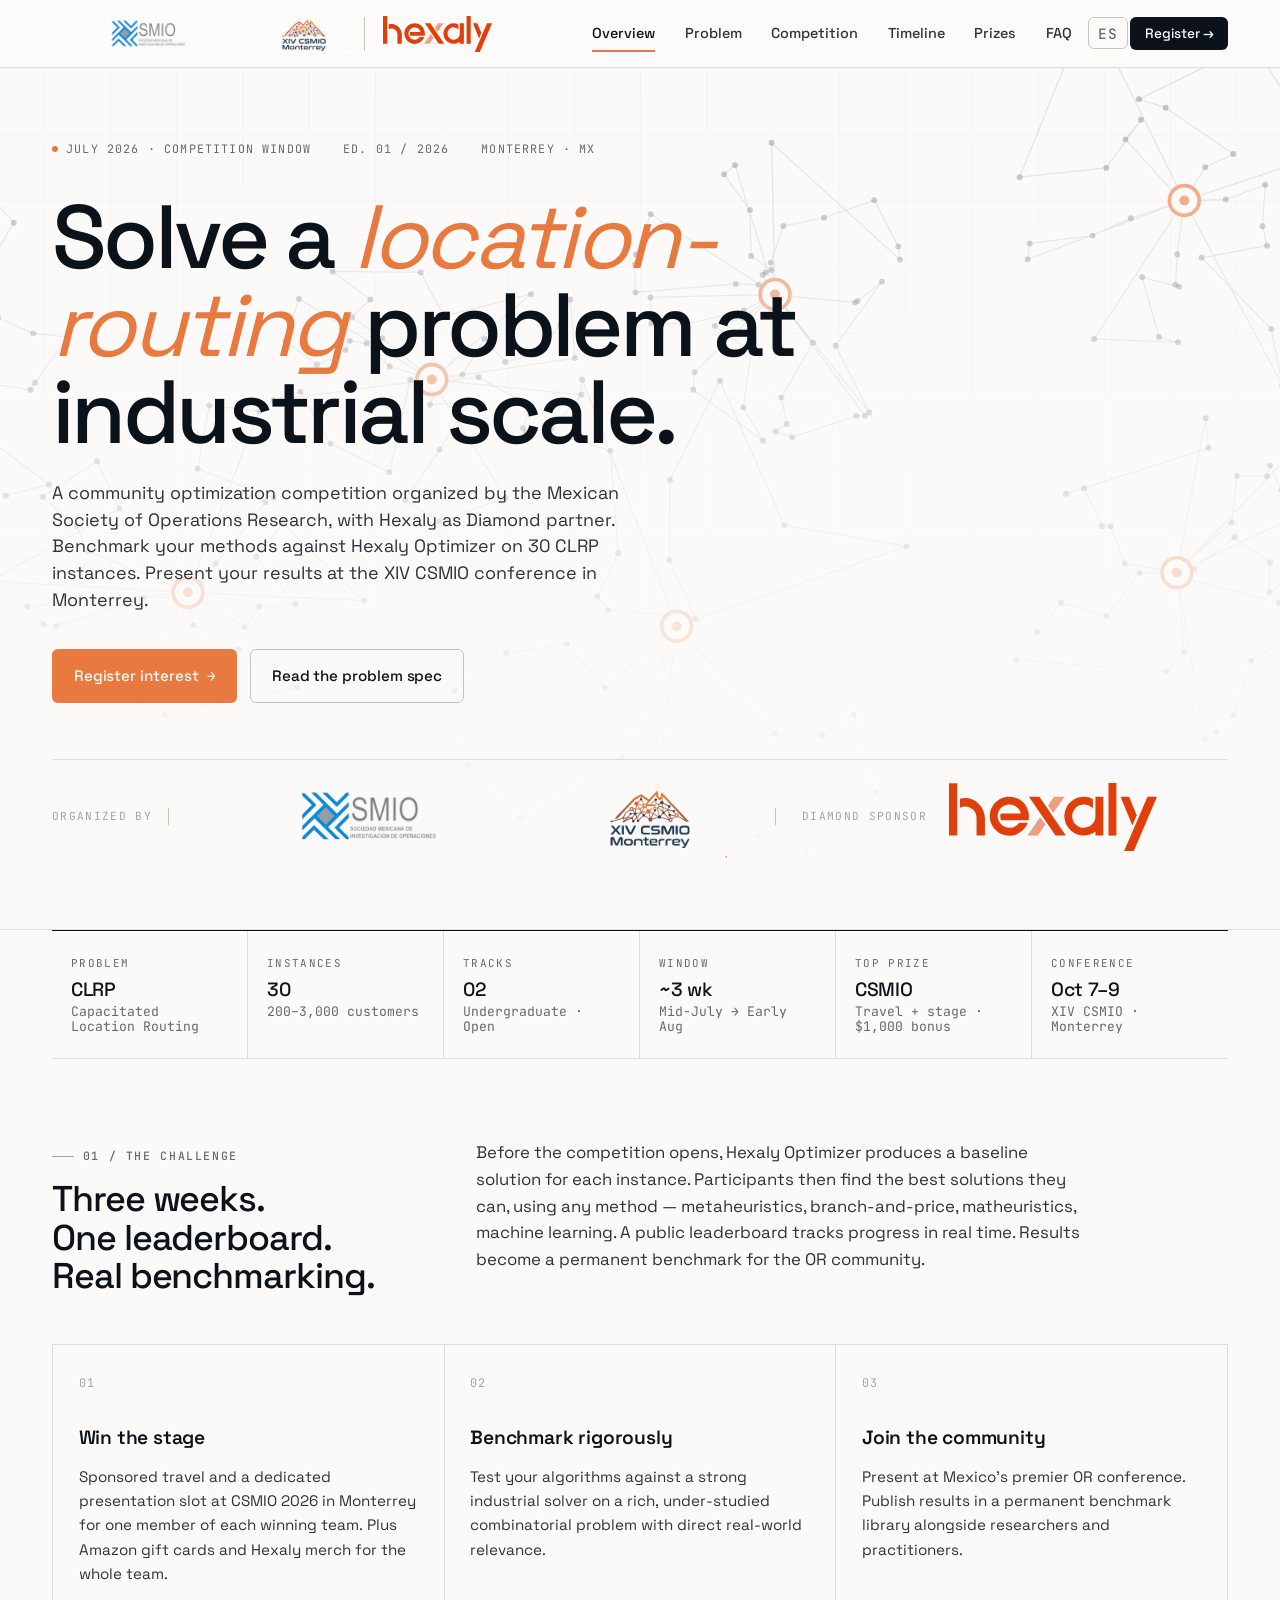
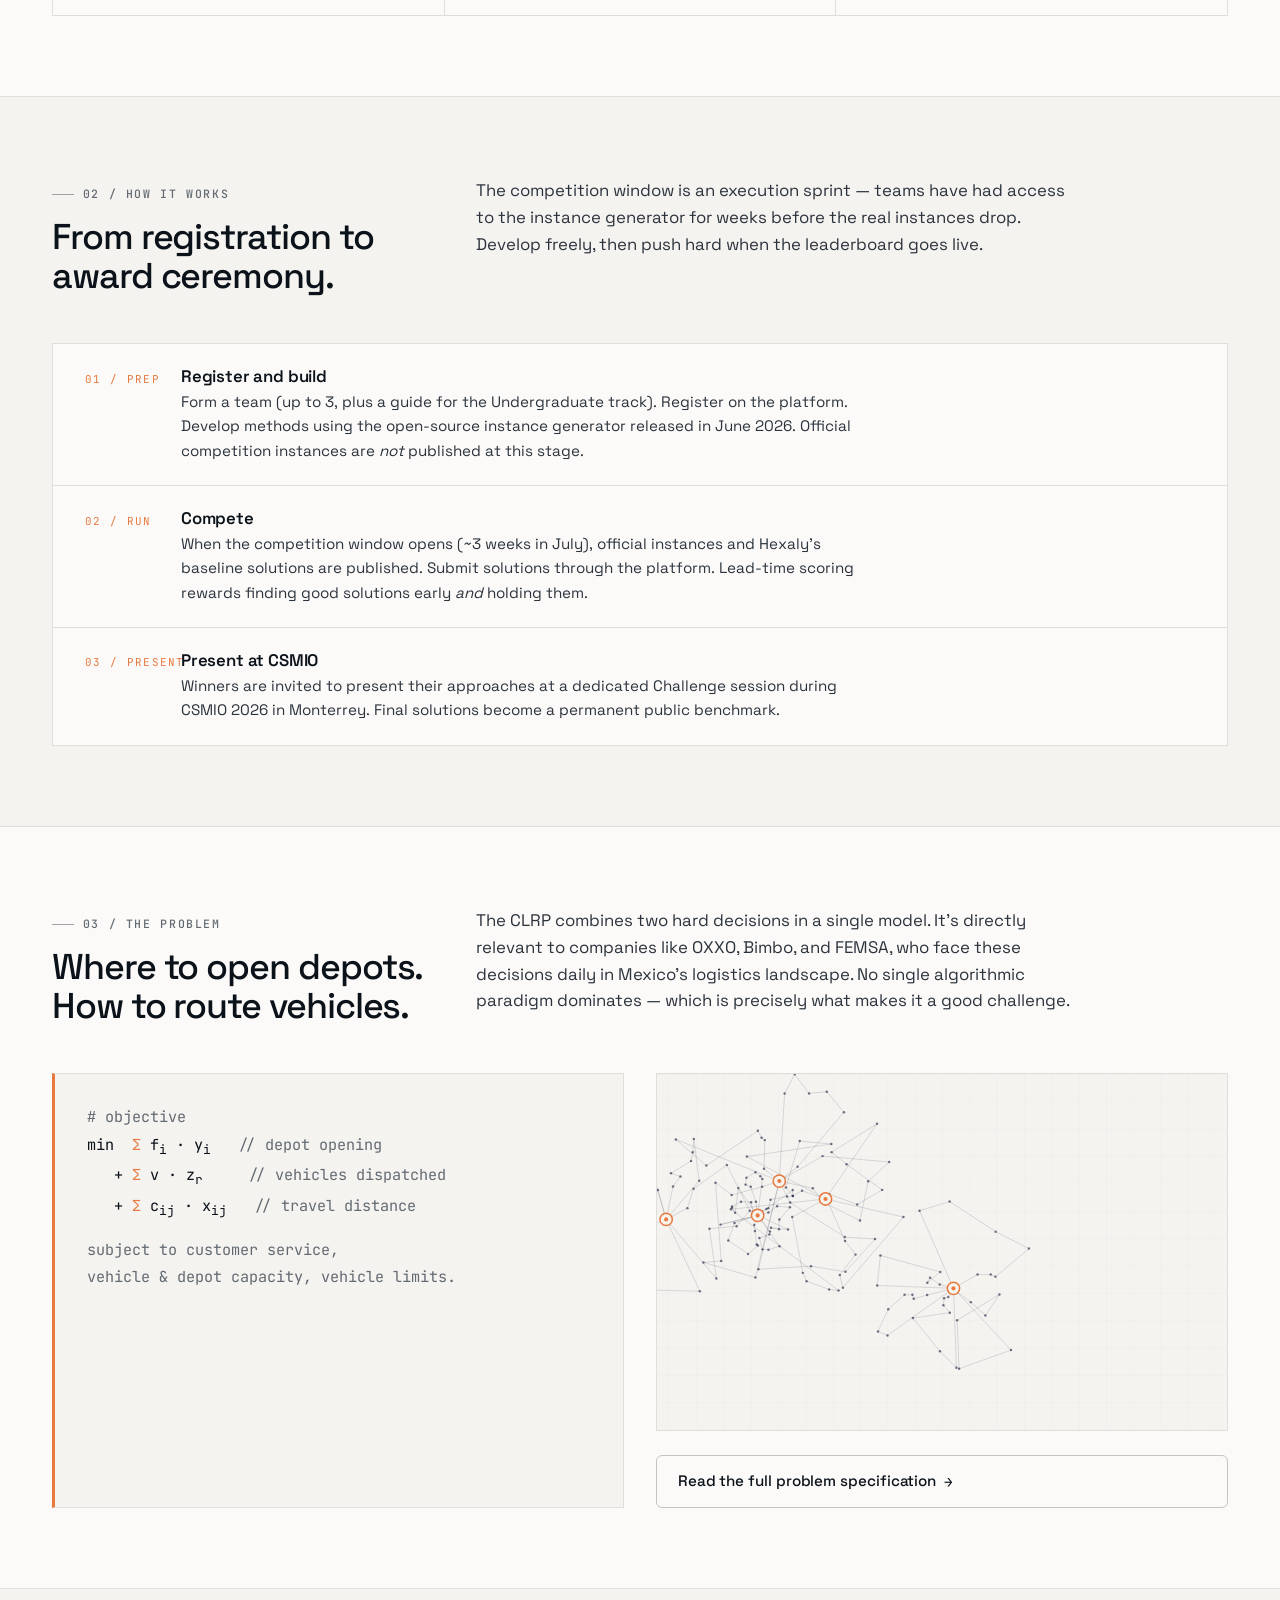
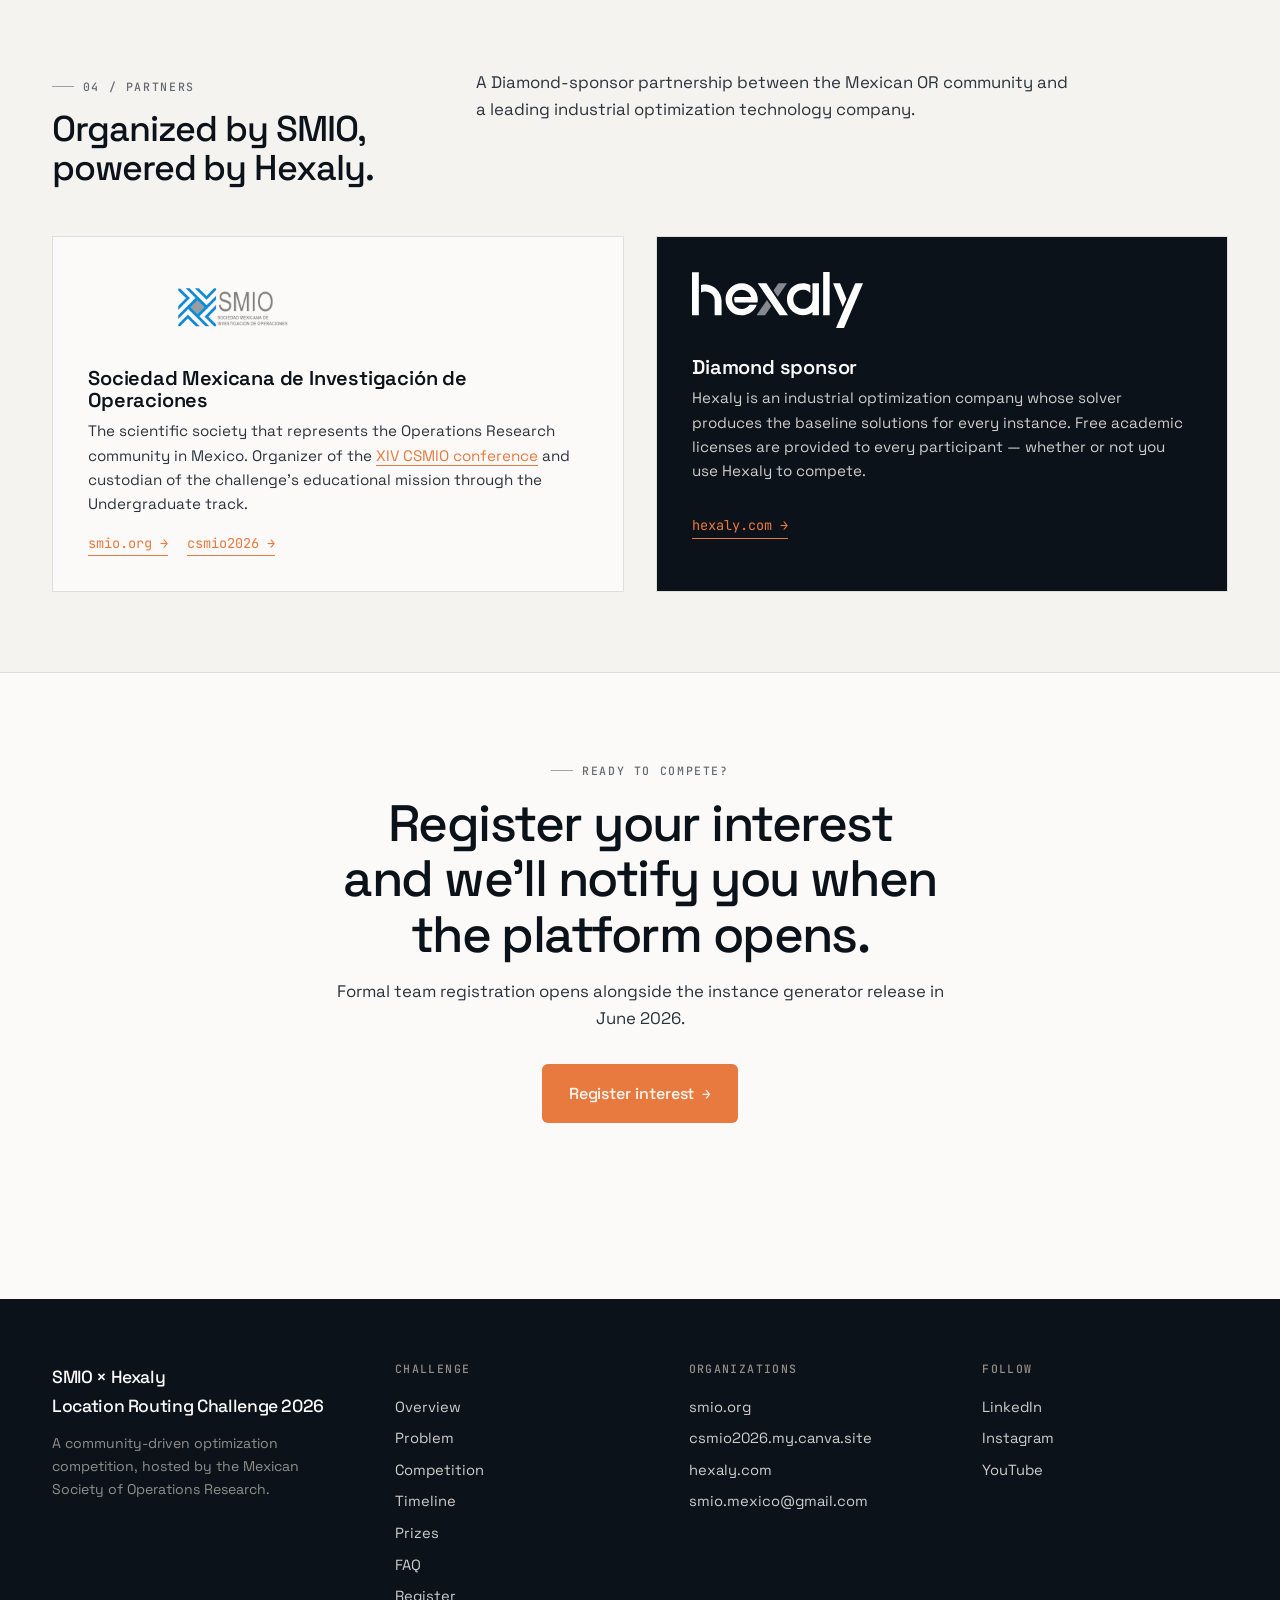
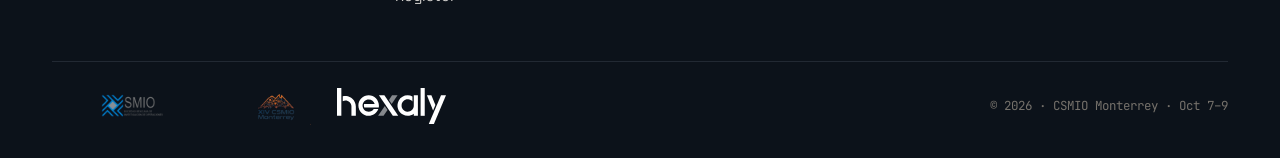
==== en/index.html @ c763935a "add faq and clean prizes" ====
<!DOCTYPE html>
<html lang="en">
<head>
  <meta charset="UTF-8">
  <meta name="viewport" content="width=device-width, initial-scale=1.0">
  <title>SMIO × Hexaly Location Routing Challenge · Monterrey 2026</title>
  <meta name="description" content="A community optimization competition organized by SMIO with Hexaly as Diamond partner. Benchmark your methods on 30 CLRP instances and present your results at XIV CSMIO 2026 in Monterrey.">
  <meta property="og:type" content="website">
  <meta property="og:title" content="SMIO × Hexaly · Location Routing Challenge 2026">
  <meta property="og:description" content="A community optimization competition in partnership with Hexaly. Benchmark your methods on 30 CLRP instances — leaderboard goes live July 2026, winners present at XIV CSMIO in Monterrey.">
  <meta property="og:image" content="https://challenge.smio.org/assets/og-card.png">
  <meta property="og:url" content="https://challenge.smio.org/">
  <meta name="twitter:card" content="summary_large_image">
  <link rel="icon" type="image/svg+xml" href="../favicon.svg">
  <link rel="preconnect" href="https://fonts.googleapis.com">
  <link rel="preconnect" href="https://fonts.gstatic.com" crossorigin>
  <link href="https://fonts.googleapis.com/css2?family=Space+Grotesk:wght@400;500;600;700&family=JetBrains+Mono:wght@400;500&display=swap" rel="stylesheet">
  <link rel="stylesheet" href="../styles.css">
</head>
<body>

  <!-- NAV -->
  <nav class="nav">
    <div class="nav-inner">
      <a href="index.html" class="nav-brand"><img src="../assets/smio_logo.png" alt="SMIO"><img src="../assets/csmio_logo.png" alt="CSMIO"><span class="nav-brand-div"></span><img src="../assets/hexaly-logo-orange.svg" alt="Hexaly" class="nav-brand-hex"></a>
      <button class="nav-toggle" onclick="document.querySelector('.nav-links').classList.toggle('open')">≡</button>
      <ul class="nav-links">
        <li><a href="index.html" class="active">Overview</a></li>
        <li><a href="problem.html">Problem</a></li>
        <li><a href="competition.html">Competition</a></li>
        <li><a href="timeline.html">Timeline</a></li>
        <li><a href="prizes.html">Prizes</a></li>
        <li><a href="faq.html">FAQ</a></li>
        <li><a href="../es/index.html" class="nav-lang">ES</a></li>
        <li><a href="register.html" class="nav-cta">Register →</a></li>
      </ul>
    </div>
  </nav>

  <!-- HERO -->
  <section class="hero">
    <div class="hero-bg" data-nodemap data-seed="4" data-nodes="260" data-depots="7"
         data-edge="rgba(26,30,60,0.15)" data-node="rgba(26,30,60,0.35)" data-depot="#E8793F" data-paper="#FDFBF7"></div>
    <div class="wrap">
      <div class="hero-meta">
        <span><span class="dot"></span> July 2026 · Competition window</span>
        <span>Ed. 01 / 2026</span>
        <span>Monterrey · MX</span>
      </div>

      <h1 class="hero-title">
        Solve a <span class="accent">location-routing</span> problem at industrial scale.
      </h1>
      <p class="hero-sub">
        A community optimization competition organized by the Mexican Society of Operations Research, with Hexaly as Diamond partner. Benchmark your methods against Hexaly Optimizer on 30 CLRP instances. Present your results at the XIV CSMIO conference in Monterrey.
      </p>
      <div class="hero-cta">
        <a href="register.html" class="btn btn-orange">Register interest <span class="btn-arrow">→</span></a>
        <a href="problem.html" class="btn btn-ghost">Read the problem spec</a>
      </div>

      <div class="lockup">
        <span class="lockup-label">Organized by</span>
        <img src="../assets/smio_logo.png" alt="SMIO — Sociedad Mexicana de Investigación de Operaciones">
        <a href="https://csmio2026.my.canva.site/" target="_blank" rel="noopener"><img src="../assets/csmio_logo.png" alt="XIV CSMIO Monterrey 2026"></a>
        <span class="lockup-label" style="margin-left: 1.6rem; padding-left: 1.6rem; padding-right: 0; border-right: 0; border-left: 1px solid var(--rule-2);">Diamond sponsor</span>
        <img src="../assets/hexaly-logo-orange.svg" alt="Hexaly" class="hexaly-mark">
      </div>
    </div>
  </section>

  <!-- STATBAR -->
  <div class="wrap">
    <div class="statbar">
      <div class="statbar-cell">
        <div class="statbar-k">Problem</div>
        <div class="statbar-v">CLRP<span class="mono-sub">Capacitated Location Routing</span></div>
      </div>
      <div class="statbar-cell">
        <div class="statbar-k">Instances</div>
        <div class="statbar-v">30<span class="mono-sub">200–3,000 customers</span></div>
      </div>
      <div class="statbar-cell">
        <div class="statbar-k">Tracks</div>
        <div class="statbar-v">02<span class="mono-sub">Undergraduate · Open</span></div>
      </div>
      <div class="statbar-cell">
        <div class="statbar-k">Window</div>
        <div class="statbar-v">~3 wk<span class="mono-sub">Mid-July → Early Aug</span></div>
      </div>
      <div class="statbar-cell">
        <div class="statbar-k">Top prize</div>
        <div class="statbar-v">CSMIO<span class="mono-sub">Travel + stage · $1,000 bonus</span></div>
      </div>
      <div class="statbar-cell">
        <div class="statbar-k">Conference</div>
        <div class="statbar-v">Oct 7–9<span class="mono-sub">XIV CSMIO · Monterrey</span></div>
      </div>
    </div>
  </div>

  <!-- WHY -->
  <section class="section">
    <div class="wrap">
      <div class="section-head">
        <div>
          <div class="eyebrow">01 / The Challenge</div>
          <h2>Three weeks.<br>One leaderboard.<br>Real benchmarking.</h2>
        </div>
        <p class="section-intro">
          Before the competition opens, Hexaly Optimizer produces a baseline solution for each instance. Participants then find the best solutions they can, using any method — metaheuristics, branch-and-price, matheuristics, machine learning. A public leaderboard tracks progress in real time. Results become a permanent benchmark for the OR community.
        </p>
      </div>

      <div class="card-grid">
        <div class="card">
          <div class="card-num">01</div>
          <h3>Win the stage</h3>
          <p>Sponsored travel and a dedicated presentation slot at CSMIO 2026 in Monterrey for one member of each winning team. Plus Amazon gift cards and Hexaly merch for the whole team.</p>
        </div>
        <div class="card">
          <div class="card-num">02</div>
          <h3>Benchmark rigorously</h3>
          <p>Test your algorithms against a strong industrial solver on a rich, under-studied combinatorial problem with direct real-world relevance.</p>
        </div>
        <div class="card">
          <div class="card-num">03</div>
          <h3>Join the community</h3>
          <p>Present at Mexico's premier OR conference. Publish results in a permanent benchmark library alongside researchers and practitioners.</p>
        </div>
      </div>
    </div>
  </section>

  <!-- HOW -->
  <section class="section section-alt">
    <div class="wrap">
      <div class="section-head">
        <div>
          <div class="eyebrow">02 / How it works</div>
          <h2>From registration to award ceremony.</h2>
        </div>
        <p class="section-intro">
          The competition window is an execution sprint — teams have had access to the instance generator for weeks before the real instances drop. Develop freely, then push hard when the leaderboard goes live.
        </p>
      </div>

      <div class="callout-row">
        <div class="callout">
          <span class="callout-n">01 / PREP</span>
          <div>
            <h3>Register and build</h3>
            <p>Form a team (up to 3, plus a guide for the Undergraduate track). Register on the platform. Develop methods using the open-source instance generator released in June 2026. Official competition instances are <em>not</em> published at this stage.</p>
          </div>
        </div>
        <div class="callout">
          <span class="callout-n">02 / RUN</span>
          <div>
            <h3>Compete</h3>
            <p>When the competition window opens (~3 weeks in July), official instances and Hexaly's baseline solutions are published. Submit solutions through the platform. Lead-time scoring rewards finding good solutions early <em>and</em> holding them.</p>
          </div>
        </div>
        <div class="callout">
          <span class="callout-n">03 / PRESENT</span>
          <div>
            <h3>Present at CSMIO</h3>
            <p>Winners are invited to present their approaches at a dedicated Challenge session during CSMIO 2026 in Monterrey. Final solutions become a permanent public benchmark.</p>
          </div>
        </div>
      </div>
    </div>
  </section>

  <!-- PROBLEM TEASE -->
  <section class="section">
    <div class="wrap">
      <div class="section-head">
        <div>
          <div class="eyebrow">03 / The Problem</div>
          <h2>Where to open depots.<br>How to route vehicles.</h2>
        </div>
        <p class="section-intro">
          The CLRP combines two hard decisions in a single model. It's directly relevant to companies like OXXO, Bimbo, and FEMSA, who face these decisions daily in Mexico's logistics landscape. No single algorithmic paradigm dominates — which is precisely what makes it a good challenge.
        </p>
      </div>

      <div class="grid-2" style="align-items: stretch;">
        <div class="formula">
          <div><span class="c"># objective</span></div>
          <div>min&nbsp;&nbsp;<span class="k">Σ</span> f<sub>i</sub> · y<sub>i</sub>
            &nbsp;&nbsp;<span class="c">// depot opening</span></div>
          <div>&nbsp;&nbsp;&nbsp;+ <span class="k">Σ</span> v · z<sub>r</sub>
            &nbsp;&nbsp;&nbsp;&nbsp;<span class="c">// vehicles dispatched</span></div>
          <div>&nbsp;&nbsp;&nbsp;+ <span class="k">Σ</span> c<sub>ij</sub> · x<sub>ij</sub>
            &nbsp;&nbsp;<span class="c">// travel distance</span></div>
          <div style="margin-top:0.8rem"><span class="c">subject to customer service,</span></div>
          <div><span class="c">vehicle &amp; depot capacity, vehicle limits.</span></div>
        </div>
        <div style="display: flex; flex-direction: column; gap: 1.5rem;">
          <div style="border: 1px solid var(--rule); aspect-ratio: 16/10; background: var(--paper-2); position: relative; overflow: hidden;">
            <div data-nodemap data-seed="12" data-nodes="160" data-depots="5" style="position: absolute; inset: 0;"
                 data-edge="rgba(26,30,60,0.28)" data-node="rgba(26,30,60,0.6)" data-depot="#E8793F" data-paper="#F7F4EE"></div>
          </div>
          <a href="problem.html" class="btn btn-ghost">Read the full problem specification <span class="btn-arrow">→</span></a>
        </div>
      </div>
    </div>
  </section>

  <!-- PARTNERS -->
  <section class="section section-alt">
    <div class="wrap">
      <div class="section-head">
        <div>
          <div class="eyebrow">04 / Partners</div>
          <h2>Organized by SMIO, powered by Hexaly.</h2>
        </div>
        <p class="section-intro">
          A Diamond-sponsor partnership between the Mexican OR community and a leading industrial optimization technology company.
        </p>
      </div>

      <div class="grid-2">
        <div style="border: 1px solid var(--rule); background: var(--paper); padding: 2.2rem;">
          <img src="../assets/smio_logo.png" alt="SMIO" style="height: 72px; margin-bottom: 1.5rem;">
          <h3 style="font-size: 1.25rem; margin-bottom: 0.4em;">Sociedad Mexicana de Investigación de Operaciones</h3>
          <p style="color: var(--ink-2); font-size: 0.95rem;">The scientific society that represents the Operations Research community in Mexico. Organizer of the <a href="https://csmio2026.my.canva.site/" target="_blank" style="color: var(--orange); border-bottom: 1px solid currentColor;">XIV CSMIO conference</a> and custodian of the challenge's educational mission through the Undergraduate track.</p>
          <div style="display: flex; gap: 1.2rem; flex-wrap: wrap; margin-top: 1rem;">
            <a href="https://www.smio.org" target="_blank" style="font-family: var(--font-mono); font-size: 0.85rem; color: var(--orange); border-bottom: 1px solid currentColor; padding-bottom: 1px;">smio.org →</a>
            <a href="https://csmio2026.my.canva.site/" target="_blank" style="font-family: var(--font-mono); font-size: 0.85rem; color: var(--orange); border-bottom: 1px solid currentColor; padding-bottom: 1px;">csmio2026 →</a>
          </div>
        </div>
        <div style="border: 1px solid var(--rule); background: var(--ink); color: var(--paper); padding: 2.2rem;">
          <img src="../assets/hexaly-logo-white.svg" alt="Hexaly" style="height: 56px; margin-bottom: 1.8rem; filter: brightness(0) invert(1);">
          <h3 style="font-size: 1.25rem; margin-bottom: 0.4em; color: var(--paper);">Diamond sponsor</h3>
          <p style="color: oklch(0.85 0.005 80); font-size: 0.95rem;">Hexaly is an industrial optimization company whose solver produces the baseline solutions for every instance. Free academic licenses are provided to every participant — whether or not you use Hexaly to compete.</p>
          <a href="https://www.hexaly.com" target="_blank" style="font-family: var(--font-mono); font-size: 0.85rem; color: var(--orange); border-bottom: 1px solid currentColor; padding-bottom: 1px; display: inline-block; margin-top: 1rem;">hexaly.com →</a>
        </div>
      </div>
    </div>
  </section>

  <!-- CTA -->
  <section class="section" style="border-bottom: 0;">
    <div class="wrap" style="text-align: center; max-width: 680px;">
      <div class="eyebrow" style="justify-content: center;">Ready to compete?</div>
      <h2 style="font-size: clamp(2rem, 4vw, 3.2rem); margin-top: 1rem; margin-bottom: 1rem;">Register your interest<br>and we'll notify you when the platform opens.</h2>
      <p style="color: var(--ink-2); margin: 0 auto 2rem; font-size: 1.05rem;">Formal team registration opens alongside the instance generator release in June 2026.</p>
      <a href="register.html" class="btn btn-orange" style="padding: 1rem 1.6rem; font-size: 1rem;">Register interest <span class="btn-arrow">→</span></a>
    </div>
  </section>

  <!-- FOOTER -->
  <footer class="footer">
    <div class="wrap">
      <div class="footer-top">
        <div>
          <div style="font-family: var(--font-sans); font-size: 1.1rem; color: var(--paper); margin-bottom: 0.8rem; font-weight: 500; letter-spacing: -0.02em;">SMIO × Hexaly<br>Location Routing Challenge 2026</div>
          <p style="color: oklch(0.65 0.01 80); font-size: 0.88rem;">A community-driven optimization competition, hosted by the Mexican Society of Operations Research.</p>
        </div>
        <div>
          <h4>Challenge</h4>
          <a href="index.html">Overview</a>
          <a href="problem.html">Problem</a>
          <a href="competition.html">Competition</a>
          <a href="timeline.html">Timeline</a>
          <a href="prizes.html">Prizes</a>
          <a href="faq.html">FAQ</a>
          <a href="register.html">Register</a>
        </div>
        <div>
          <h4>Organizations</h4>
          <a href="https://www.smio.org" target="_blank">smio.org</a>
          <a href="https://csmio2026.my.canva.site/" target="_blank">csmio2026.my.canva.site</a>
          <a href="https://www.hexaly.com" target="_blank">hexaly.com</a>
          <a href="mailto:smio.mexico@gmail.com">smio.mexico@gmail.com</a>
        </div>
        <div>
          <h4>Follow</h4>
          <a href="https://www.linkedin.com/company/sociedad-mexicana-de-investigaci%C3%B3n-de-operaciones" target="_blank">LinkedIn</a>
          <a href="https://www.instagram.com/smio.mexico" target="_blank">Instagram</a>
          <a href="https://www.youtube.com/@smio.mexico" target="_blank">YouTube</a>
        </div>
      </div>
      <div class="footer-bottom">
        <div class="footer-logos">
          <img src="../assets/smio_logo.png" alt="SMIO">
          <img src="../assets/csmio_logo.png" alt="CSMIO 2026">
          <img src="../assets/hexaly-logo-white.svg" alt="Hexaly" class="hexaly-mark">
        </div>
        <div>© 2026 · CSMIO Monterrey · Oct 7–9</div>
      </div>
    </div>
  </footer>

  <script src="../shared/nodemap.js"></script>
</body>
</html>
---- styles.css ----
/* =========================================================
   OPTION A — "FIELD"
   Editorial competition site. Paper background, ink typography,
   Hexaly orange as hero accent, navy as architecture color.
   Routing as visual language — nodes, edges, convex hulls.
   ========================================================= */

*, *::before, *::after { box-sizing: border-box; margin: 0; padding: 0; }

:root {
  /* Palette */
  --paper:     oklch(0.985 0.003 80);
  --paper-2:   oklch(0.965 0.004 80);
  --paper-3:   oklch(0.935 0.005 80);
  --ink:       oklch(0.18 0.018 255);
  --ink-2:     oklch(0.32 0.02 255);
  --ink-3:     oklch(0.52 0.015 255);
  --ink-4:     oklch(0.72 0.008 255);
  --rule:      oklch(0.90 0.006 80);
  --rule-2:    oklch(0.82 0.008 80);

  --orange:    #E8793F;     /* Hexaly brand */
  --orange-2:  #D2652F;
  --orange-3:  #FBE4D4;

  --navy:      oklch(0.30 0.06 258);
  --navy-2:    oklch(0.22 0.05 258);

  --teal:      oklch(0.58 0.11 195);
  --teal-2:    oklch(0.95 0.03 195);

  --green:     oklch(0.65 0.13 160);

  /* Type */
  --font-sans: 'Space Grotesk', 'Helvetica Neue', Helvetica, Arial, sans-serif;
  --font-mono: 'JetBrains Mono', ui-monospace, SFMono-Regular, Menlo, monospace;

  /* Layout */
  --maxw: 1240px;
  --gutter: 2rem;
  --nav-h: 68px;
}

html { scroll-behavior: smooth; }
body {
  font-family: var(--font-sans);
  font-size: 16.5px;
  line-height: 1.6;
  color: var(--ink);
  background: var(--paper);
  -webkit-font-smoothing: antialiased;
  text-rendering: optimizeLegibility;
}

img, svg { max-width: 100%; display: block; }
a { color: inherit; text-decoration: none; }
button { font: inherit; cursor: pointer; }

/* ---- Typography ---- */
h1, h2, h3, h4 {
  font-family: var(--font-sans);
  font-weight: 500;
  letter-spacing: -0.025em;
  color: var(--ink);
  line-height: 1.08;
}
h1 { font-size: clamp(2.4rem, 5vw, 4.2rem); letter-spacing: -0.035em; }
h2 { font-size: clamp(1.6rem, 2.8vw, 2.4rem); letter-spacing: -0.03em; margin-bottom: 0.5em; }
h3 { font-size: 1.15rem; font-weight: 600; letter-spacing: -0.01em; margin-bottom: 0.35em; }
h4 { font-size: 0.95rem; font-weight: 600; }
p  { margin-bottom: 1em; max-width: 68ch; }
p:last-child { margin-bottom: 0; }
strong { font-weight: 600; color: var(--ink); }
em { font-style: italic; }

.eyebrow {
  font-family: var(--font-mono);
  font-size: 0.72rem;
  font-weight: 500;
  text-transform: uppercase;
  letter-spacing: 0.14em;
  color: var(--ink-3);
  display: inline-flex;
  align-items: center;
  gap: 0.55rem;
}
.eyebrow::before {
  content: '';
  width: 22px; height: 1px;
  background: currentColor;
  opacity: 0.6;
}

.mono { font-family: var(--font-mono); }

/* ---- Layout primitives ---- */
.wrap { max-width: var(--maxw); margin: 0 auto; padding: 0 var(--gutter); }

.rule { height: 1px; background: var(--rule); border: 0; width: 100%; }

/* ---- Navigation ---- */
.nav {
  position: sticky; top: 0; z-index: 50;
  height: var(--nav-h);
  background: rgba(253, 252, 249, 0.82);
  backdrop-filter: saturate(140%) blur(10px);
  -webkit-backdrop-filter: saturate(140%) blur(10px);
  border-bottom: 1px solid var(--rule);
}
.nav-inner {
  max-width: var(--maxw);
  margin: 0 auto;
  height: 100%;
  padding: 0 var(--gutter);
  display: flex;
  align-items: center;
  justify-content: space-between;
  gap: 2rem;
}
.nav-brand {
  display: flex; align-items: center; gap: 0.9rem;
  color: var(--ink);
}
.nav-brand img { height: 48px; display: block; }
.nav-brand .nav-brand-hex { height: 36px; }
.nav-brand-div {
  width: 1px; height: 34px;
  background: var(--rule-2);
  margin: 0 0.2rem;
}
.nav-links {
  display: flex; align-items: center; gap: 0.15rem;
  list-style: none;
}
.nav-links a {
  position: relative;
  padding: 0.5rem 0.85rem;
  font-size: 0.9rem;
  font-weight: 500;
  color: var(--ink-2);
  border-radius: 6px;
  transition: color 0.15s, background 0.15s;
}
.nav-links a:hover { color: var(--ink); background: var(--paper-2); }
.nav-links a.active { color: var(--ink); }
.nav-links a.active::after {
  content: '';
  position: absolute;
  left: 0.85rem; right: 0.85rem;
  bottom: -2px;
  height: 2px;
  background: var(--orange);
}
.nav-lang {
  font-family: var(--font-mono);
  font-size: 0.72rem;
  letter-spacing: 0.08em;
  padding: 0.35rem 0.55rem !important;
  border: 1px solid var(--rule-2);
  border-radius: 4px;
  color: var(--ink-3) !important;
}
.nav-lang:hover { border-color: var(--ink); color: var(--ink) !important; background: transparent !important; }
.nav-cta {
  background: var(--ink);
  color: var(--paper) !important;
  padding: 0.5rem 0.9rem !important;
  border-radius: 6px;
  font-size: 0.85rem !important;
  font-weight: 500 !important;
}
.nav-cta:hover { background: var(--orange) !important; color: var(--paper) !important; }
.nav-toggle {
  display: none;
  background: none; border: none;
  font-size: 1.4rem; color: var(--ink);
}

/* ---- Hero ---- */
.hero {
  position: relative;
  padding: 4.5rem 0 3.5rem;
  border-bottom: 1px solid var(--rule);
  overflow: hidden;
}
.hero-bg {
  position: absolute;
  inset: 0;
  pointer-events: none;
  opacity: 0.55;
  mask-image: linear-gradient(to bottom, transparent 0%, #000 25%, #000 75%, transparent 100%);
  -webkit-mask-image: linear-gradient(to bottom, transparent 0%, #000 25%, #000 75%, transparent 100%);
}
.hero-bg svg { width: 100%; height: 100%; }

.hero-meta {
  display: flex;
  gap: 2rem;
  align-items: center;
  margin-bottom: 2.2rem;
  font-family: var(--font-mono);
  font-size: 0.73rem;
  letter-spacing: 0.1em;
  text-transform: uppercase;
  color: var(--ink-3);
  flex-wrap: wrap;
}
.hero-meta span { display: inline-flex; gap: 0.5rem; align-items: center; }
.hero-meta .dot { width: 6px; height: 6px; border-radius: 50%; background: var(--orange); display: inline-block; }

.hero-title {
  font-size: clamp(2.8rem, 7vw, 5.6rem);
  letter-spacing: -0.04em;
  line-height: 0.98;
  font-weight: 500;
  max-width: 16ch;
  margin-bottom: 1.4rem;
}
.hero-title .accent {
  color: var(--orange);
  font-style: italic;
  font-weight: 400;
}
.hero-sub {
  font-size: clamp(1.05rem, 1.4vw, 1.2rem);
  color: var(--ink-2);
  max-width: 52ch;
  line-height: 1.5;
  margin-bottom: 2.2rem;
}
.hero-cta { display: flex; gap: 0.8rem; flex-wrap: wrap; margin-bottom: 3.5rem; }

/* ---- Logo lockup ---- */
.lockup {
  display: flex; align-items: center; gap: 1.4rem;
  padding: 0.8rem 0;
  margin-top: 3rem;
  border-top: 1px solid var(--rule);
  flex-wrap: wrap;
}
.lockup-label {
  font-family: var(--font-mono);
  font-size: 0.7rem;
  letter-spacing: 0.12em;
  text-transform: uppercase;
  color: var(--ink-4);
  padding-right: 1rem;
  border-right: 1px solid var(--rule-2);
}
.lockup img { height: 88px; opacity: 1; }
.lockup .hexaly-mark { height: 68px; opacity: 1; }

/* ---- Stat bar ---- */
.statbar {
  display: grid;
  grid-template-columns: repeat(6, 1fr);
  border-top: 1px solid var(--ink);
  border-bottom: 1px solid var(--rule);
}
.statbar-cell {
  padding: 1.5rem 1.2rem;
  border-right: 1px solid var(--rule);
  display: flex; flex-direction: column; gap: 0.4rem;
}
.statbar-cell:last-child { border-right: 0; }
.statbar-k {
  font-family: var(--font-mono);
  font-size: 0.68rem;
  text-transform: uppercase;
  letter-spacing: 0.12em;
  color: var(--ink-3);
}
.statbar-v {
  font-family: var(--font-sans);
  font-size: 1.2rem;
  font-weight: 500;
  letter-spacing: -0.02em;
  color: var(--ink);
  line-height: 1.15;
}
.statbar-v .mono-sub {
  display: block;
  font-family: var(--font-mono);
  font-size: 0.82rem;
  color: var(--ink-3);
  font-weight: 400;
  letter-spacing: 0;
  margin-top: 0.15rem;
}

/* ---- Buttons ---- */
.btn {
  display: inline-flex; align-items: center; gap: 0.5rem;
  padding: 0.85rem 1.3rem;
  border-radius: 6px;
  font-weight: 500;
  font-size: 0.95rem;
  letter-spacing: -0.005em;
  transition: transform 0.15s, background 0.15s, color 0.15s, box-shadow 0.15s;
  border: 1px solid transparent;
}
.btn-arrow { font-family: var(--font-mono); font-size: 0.9rem; }
.btn-primary {
  background: var(--ink);
  color: var(--paper);
}
.btn-primary:hover { background: var(--orange); color: var(--paper); }
.btn-orange {
  background: var(--orange);
  color: var(--paper);
}
.btn-orange:hover { background: var(--orange-2); }
.btn-ghost {
  border-color: var(--rule-2);
  color: var(--ink);
  background: transparent;
}
.btn-ghost:hover { border-color: var(--ink); background: var(--paper-2); }

/* ---- Section ---- */
.section { padding: 5rem 0; border-bottom: 1px solid var(--rule); }
.section:last-of-type { border-bottom: 0; }
.section-head {
  display: grid;
  grid-template-columns: 1fr 2fr;
  gap: 3rem;
  margin-bottom: 3rem;
}
.section-head .eyebrow { margin-bottom: 0.9rem; display: inline-flex; }
.section-head h2 { margin: 0; }
.section-intro { color: var(--ink-2); font-size: 1.05rem; max-width: 55ch; }

.section-alt { background: var(--paper-2); }

/* ---- Cards ---- */
.card-grid {
  display: grid;
  grid-template-columns: repeat(auto-fit, minmax(280px, 1fr));
  gap: 0;
  border-top: 1px solid var(--rule);
  border-left: 1px solid var(--rule);
}
.card {
  padding: 2rem 1.8rem;
  background: var(--paper);
  border-right: 1px solid var(--rule);
  border-bottom: 1px solid var(--rule);
  display: flex;
  flex-direction: column;
  gap: 0.4rem;
  position: relative;
  transition: background 0.2s;
}
.card:hover { background: var(--paper-2); }
.card-num {
  font-family: var(--font-mono);
  font-size: 0.74rem;
  color: var(--ink-4);
  letter-spacing: 0.1em;
  margin-bottom: 1.8rem;
}
.card h3 { margin-bottom: 0.5em; font-size: 1.2rem; }
.card p { color: var(--ink-2); font-size: 0.95rem; }
.card-tag {
  position: absolute;
  top: 2rem; right: 1.8rem;
}

/* ---- Callout ---- */
.callout {
  border: 1px solid var(--rule);
  padding: 1.4rem 1.6rem;
  background: var(--paper);
  display: grid;
  grid-template-columns: 80px 1fr;
  gap: 1.4rem;
  align-items: baseline;
}
.callout-n {
  font-family: var(--font-mono);
  font-size: 0.78rem;
  color: var(--orange);
  letter-spacing: 0.08em;
}
.callout h3 { margin-bottom: 0.3em; font-size: 1.05rem; }
.callout p { color: var(--ink-2); font-size: 0.95rem; }
.callout + .callout { border-top: 0; }

.callout-row { display: flex; flex-direction: column; }

/* ---- Table ---- */
.table-wrap { overflow-x: auto; margin: 1.5rem 0; }
table.tbl {
  width: 100%;
  border-collapse: collapse;
  font-size: 0.95rem;
}
table.tbl th, table.tbl td {
  padding: 0.9rem 1rem;
  text-align: left;
  vertical-align: top;
  border-bottom: 1px solid var(--rule);
}
table.tbl thead th {
  font-family: var(--font-mono);
  font-size: 0.72rem;
  text-transform: uppercase;
  letter-spacing: 0.1em;
  color: var(--ink-3);
  font-weight: 500;
  border-bottom: 1px solid var(--ink);
  padding-bottom: 0.7rem;
}
table.tbl tbody tr:hover { background: var(--paper-2); }

/* ---- Tag ---- */
.tag {
  display: inline-flex; align-items: center; gap: 0.4rem;
  padding: 0.25rem 0.55rem;
  border-radius: 4px;
  font-family: var(--font-mono);
  font-size: 0.7rem;
  letter-spacing: 0.06em;
  text-transform: uppercase;
  font-weight: 500;
}
.tag-orange { background: var(--orange-3); color: var(--orange-2); }
.tag-navy   { background: oklch(0.93 0.02 255); color: var(--navy); }
.tag-teal   { background: var(--teal-2); color: var(--teal); }
.tag-ink    { background: var(--paper-3); color: var(--ink-2); }
.tag::before {
  content: ''; width: 5px; height: 5px; border-radius: 50%;
  background: currentColor; opacity: 0.7;
}

/* ---- Timeline (editorial) ---- */
.timeline-list { display: flex; flex-direction: column; }
.tl-row {
  display: grid;
  grid-template-columns: 220px 40px 1fr;
  gap: 1.5rem;
  padding: 1.5rem 0;
  border-top: 1px solid var(--rule);
  align-items: baseline;
}
.tl-row:last-child { border-bottom: 1px solid var(--rule); }
.tl-date {
  font-family: var(--font-mono);
  font-size: 0.82rem;
  color: var(--ink-3);
  letter-spacing: 0.04em;
}
.tl-marker {
  display: flex; justify-content: center;
}
.tl-marker span {
  width: 9px; height: 9px; border-radius: 50%;
  background: var(--ink-4);
  display: block;
  margin-top: 0.55rem;
}
.tl-row.is-key .tl-marker span { background: var(--orange); width: 11px; height: 11px; }
.tl-row.is-key .tl-date { color: var(--orange); font-weight: 600; }
.tl-body h3 { font-size: 1.15rem; margin-bottom: 0.25em; }
.tl-body p { color: var(--ink-2); font-size: 0.95rem; max-width: 56ch; }

/* ---- Prize ticket ---- */
.prize-grid { display: grid; grid-template-columns: repeat(2, 1fr); gap: 1.5rem; }
.prize {
  border: 1px solid var(--rule);
  padding: 2rem;
  background: var(--paper);
  position: relative;
  display: flex; flex-direction: column; gap: 0.6rem;
}
.prize-head {
  display: flex; justify-content: space-between; align-items: start;
  padding-bottom: 1.3rem;
  border-bottom: 1px dashed var(--rule-2);
  margin-bottom: 0.4rem;
}
.prize-head h3 { font-size: 1.4rem; font-weight: 500; }
.prize-amount {
  font-family: var(--font-sans);
  font-size: 2.6rem;
  font-weight: 500;
  letter-spacing: -0.04em;
  color: var(--orange);
  line-height: 1;
}
.prize-amount small { font-size: 0.9rem; color: var(--ink-3); font-weight: 400; display: block; font-family: var(--font-mono); letter-spacing: 0.04em; }
.prize ul { list-style: none; padding: 0; margin-top: 0.5rem; }
.prize ul li {
  padding: 0.6rem 0;
  border-bottom: 1px solid var(--rule);
  font-size: 0.92rem;
  color: var(--ink-2);
  display: flex; align-items: baseline; gap: 0.6rem;
}
.prize ul li::before {
  content: '+';
  color: var(--orange);
  font-family: var(--font-mono);
  font-weight: 500;
}
.prize ul li:last-child { border-bottom: 0; }

/* ---- Form ---- */
.form-card {
  border: 1px solid var(--rule);
  background: var(--paper);
  padding: 2.2rem;
  max-width: 640px;
}
.form-row { margin-bottom: 1.3rem; }
.form-row label {
  display: block;
  font-family: var(--font-mono);
  font-size: 0.72rem;
  letter-spacing: 0.1em;
  text-transform: uppercase;
  color: var(--ink-3);
  margin-bottom: 0.5rem;
}
.form-row input, .form-row select {
  width: 100%;
  padding: 0.8rem 0.9rem;
  background: var(--paper-2);
  border: 1px solid var(--rule);
  border-radius: 4px;
  font: inherit;
  color: var(--ink);
  transition: border-color 0.15s;
}
.form-row input:focus, .form-row select:focus {
  outline: none;
  border-color: var(--orange);
  background: var(--paper);
}

/* ---- Footer ---- */
.footer {
  background: var(--ink);
  color: oklch(0.85 0.005 80);
  padding: 4rem 0 2rem;
  margin-top: 6rem;
}
.footer-top {
  display: grid;
  grid-template-columns: 1.2fr 1fr 1fr 1fr;
  gap: 3rem;
  padding-bottom: 3rem;
  border-bottom: 1px solid oklch(0.28 0.02 255);
}
.footer h4 {
  font-family: var(--font-mono);
  font-size: 0.72rem;
  text-transform: uppercase;
  letter-spacing: 0.12em;
  color: oklch(0.65 0.01 80);
  font-weight: 500;
  margin-bottom: 1rem;
}
.footer a { color: oklch(0.85 0.005 80); font-size: 0.92rem; display: block; padding: 0.25rem 0; transition: color 0.15s; }
.footer a:hover { color: var(--orange); }
.footer-bottom {
  display: flex; justify-content: space-between;
  align-items: center;
  padding-top: 1.5rem;
  font-family: var(--font-mono);
  font-size: 0.78rem;
  color: oklch(0.55 0.01 80);
  flex-wrap: wrap; gap: 1rem;
}
.footer-logos { display: flex; align-items: center; gap: 1.6rem; }
.footer-logos img { height: 40px; opacity: 0.9; filter: none; }
.footer-logos .hexaly-mark { height: 36px; opacity: 1; }
.footer-logos img.on-dark { filter: brightness(0) invert(1); opacity: 0.55; }

/* ---- Page header (subpages) ---- */
.page-header {
  position: relative;
  padding: 4rem 0 3rem;
  border-bottom: 1px solid var(--rule);
  overflow: hidden;
}
.page-header-inner {
  position: relative; z-index: 1;
  display: grid;
  grid-template-columns: 1fr 1fr;
  gap: 3rem;
  align-items: end;
}
.page-header h1 {
  font-size: clamp(2.2rem, 5vw, 3.6rem);
  letter-spacing: -0.035em;
  margin-bottom: 0.3em;
}
.page-header-desc { color: var(--ink-2); font-size: 1.05rem; max-width: 40ch; }
.page-header .nodeplot {
  position: absolute;
  right: 0; top: 0; bottom: 0;
  width: 50%;
  opacity: 0.5;
  pointer-events: none;
}

/* ---- Content typography ---- */
.prose p { color: var(--ink-2); font-size: 1.02rem; line-height: 1.65; margin-bottom: 1.1em; }
.prose p strong { color: var(--ink); }
.prose h3 { margin-top: 2rem; font-size: 1.25rem; }
.prose a { color: var(--orange); border-bottom: 1px solid currentColor; padding-bottom: 1px; }
.prose a:hover { color: var(--ink); }

/* ---- Equation / Formula block ---- */
.formula {
  border: 1px solid var(--rule);
  background: var(--paper-2);
  padding: 1.8rem 2rem;
  font-family: var(--font-mono);
  font-size: 0.95rem;
  color: var(--ink);
  line-height: 1.8;
  overflow-x: auto;
  border-left: 3px solid var(--orange);
}
.formula .k { color: var(--orange); }
.formula .c { color: var(--ink-3); }

/* ---- Utilities ---- */
.grid-2 { display: grid; grid-template-columns: 1fr 1fr; gap: 2rem; }
.grid-3 { display: grid; grid-template-columns: repeat(3, 1fr); gap: 0; }

.spec-list { display: flex; flex-direction: column; }
.spec-row {
  display: grid;
  grid-template-columns: 180px 1fr;
  padding: 0.9rem 0;
  gap: 1.5rem;
  border-top: 1px solid var(--rule);
}
.spec-row:last-child { border-bottom: 1px solid var(--rule); }
.spec-k {
  font-family: var(--font-mono);
  font-size: 0.8rem;
  color: var(--ink-3);
  letter-spacing: 0.04em;
}
.spec-v { color: var(--ink); font-size: 0.98rem; }

/* ---- Switcher badge (top of each page, to jump to Option B) ---- */
.switcher {
  position: fixed;
  bottom: 1.2rem;
  right: 1.2rem;
  z-index: 60;
  display: flex;
  gap: 0;
  background: var(--ink);
  border-radius: 999px;
  padding: 4px;
  font-family: var(--font-mono);
  font-size: 0.72rem;
  letter-spacing: 0.06em;
  box-shadow: 0 6px 24px rgba(0,0,0,0.18);
}
.switcher a {
  padding: 0.5rem 0.85rem;
  border-radius: 999px;
  color: oklch(0.75 0.01 80);
  text-transform: uppercase;
}
.switcher a.on { background: var(--orange); color: var(--paper); }

/* ---- Responsive ---- */
@media (max-width: 900px) {
  .statbar { grid-template-columns: repeat(2, 1fr); }
  .statbar-cell { border-bottom: 1px solid var(--rule); }
  .section-head { grid-template-columns: 1fr; gap: 1rem; margin-bottom: 2rem; }
  .prize-grid { grid-template-columns: 1fr; }
  .page-header-inner { grid-template-columns: 1fr; }
  .page-header .nodeplot { display: none; }
  .footer-top { grid-template-columns: 1fr 1fr; gap: 2rem; }
  .grid-2 { grid-template-columns: 1fr; }
  .tl-row { grid-template-columns: 1fr; gap: 0.5rem; }
  .tl-marker { display: none; }
  .spec-row { grid-template-columns: 1fr; gap: 0.25rem; }
}
@media (max-width: 680px) {
  .nav-links { display: none; position: absolute; top: var(--nav-h); left: 0; right: 0;
    background: var(--paper); flex-direction: column; padding: 1rem; border-bottom: 1px solid var(--rule); align-items: stretch; }
  .nav-links.open { display: flex; }
  .nav-toggle { display: block; }
  .nav-brand { gap: 0.5rem; }
  .nav-brand img { height: 34px; }
  .nav-brand .nav-brand-hex { height: 24px; }
  .nav-brand-div { height: 22px; margin: 0 0.1rem; }
  .hero { padding: 3rem 0 2.5rem; }
  .callout { grid-template-columns: 1fr; gap: 0.5rem; }
  .section { padding: 3rem 0; }
}
* Ensure every nodemap container fills its parent */
[data-nodemap] {
  display: block;
  width: 100%;
  height: 100%;
  min-height: 100%;
}
[data-nodemap] svg {
  display: block;
  width: 100%;
  height: 100%;
}

/* Page header — make sure the node-plot background has height and is behind content */
.page-header { position: relative; overflow: hidden; }
.page-header .nodeplot {
  position: absolute;
  inset: 0;
  z-index: 0;
  opacity: 0.9;
  -webkit-mask-image: linear-gradient(to bottom, rgba(0,0,0,1) 0%, rgba(0,0,0,0.4) 70%, rgba(0,0,0,0) 100%);
          mask-image: linear-gradient(to bottom, rgba(0,0,0,1) 0%, rgba(0,0,0,0.4) 70%, rgba(0,0,0,0) 100%);
}
.page-header > .wrap { position: relative; z-index: 1; }

/* Hero-bg (home) — same treatment */
.hero { position: relative; overflow: hidden; }
.hero .hero-bg {
  position: absolute;
  inset: 0;
  z-index: 0;
  opacity: 0.8;
  -webkit-mask-image: linear-gradient(to bottom, rgba(0,0,0,0.9) 0%, rgba(0,0,0,0.2) 65%, rgba(0,0,0,0) 100%);
          mask-image: linear-gradient(to bottom, rgba(0,0,0,0.9) 0%, rgba(0,0,0,0.2) 65%, rgba(0,0,0,0) 100%);
}
.hero > .wrap { position: relative; z-index: 1; }

/* NOTE callout — add breathing room and align label top */
.callout { align-items: flex-start; }
.callout .callout-n {
  padding: 0.35em 0.6em;
  font-size: 0.68rem;
  letter-spacing: 0.12em;
  white-space: nowrap;
  flex-shrink: 0;
}

/* Tighten oversized card padding */
.card { padding: 1.8rem 1.6rem; }
.prize { padding: 2rem; }

/* Leaderboard header compact */
.leaderboard-head { padding: 0.6rem 1.2rem !important; }
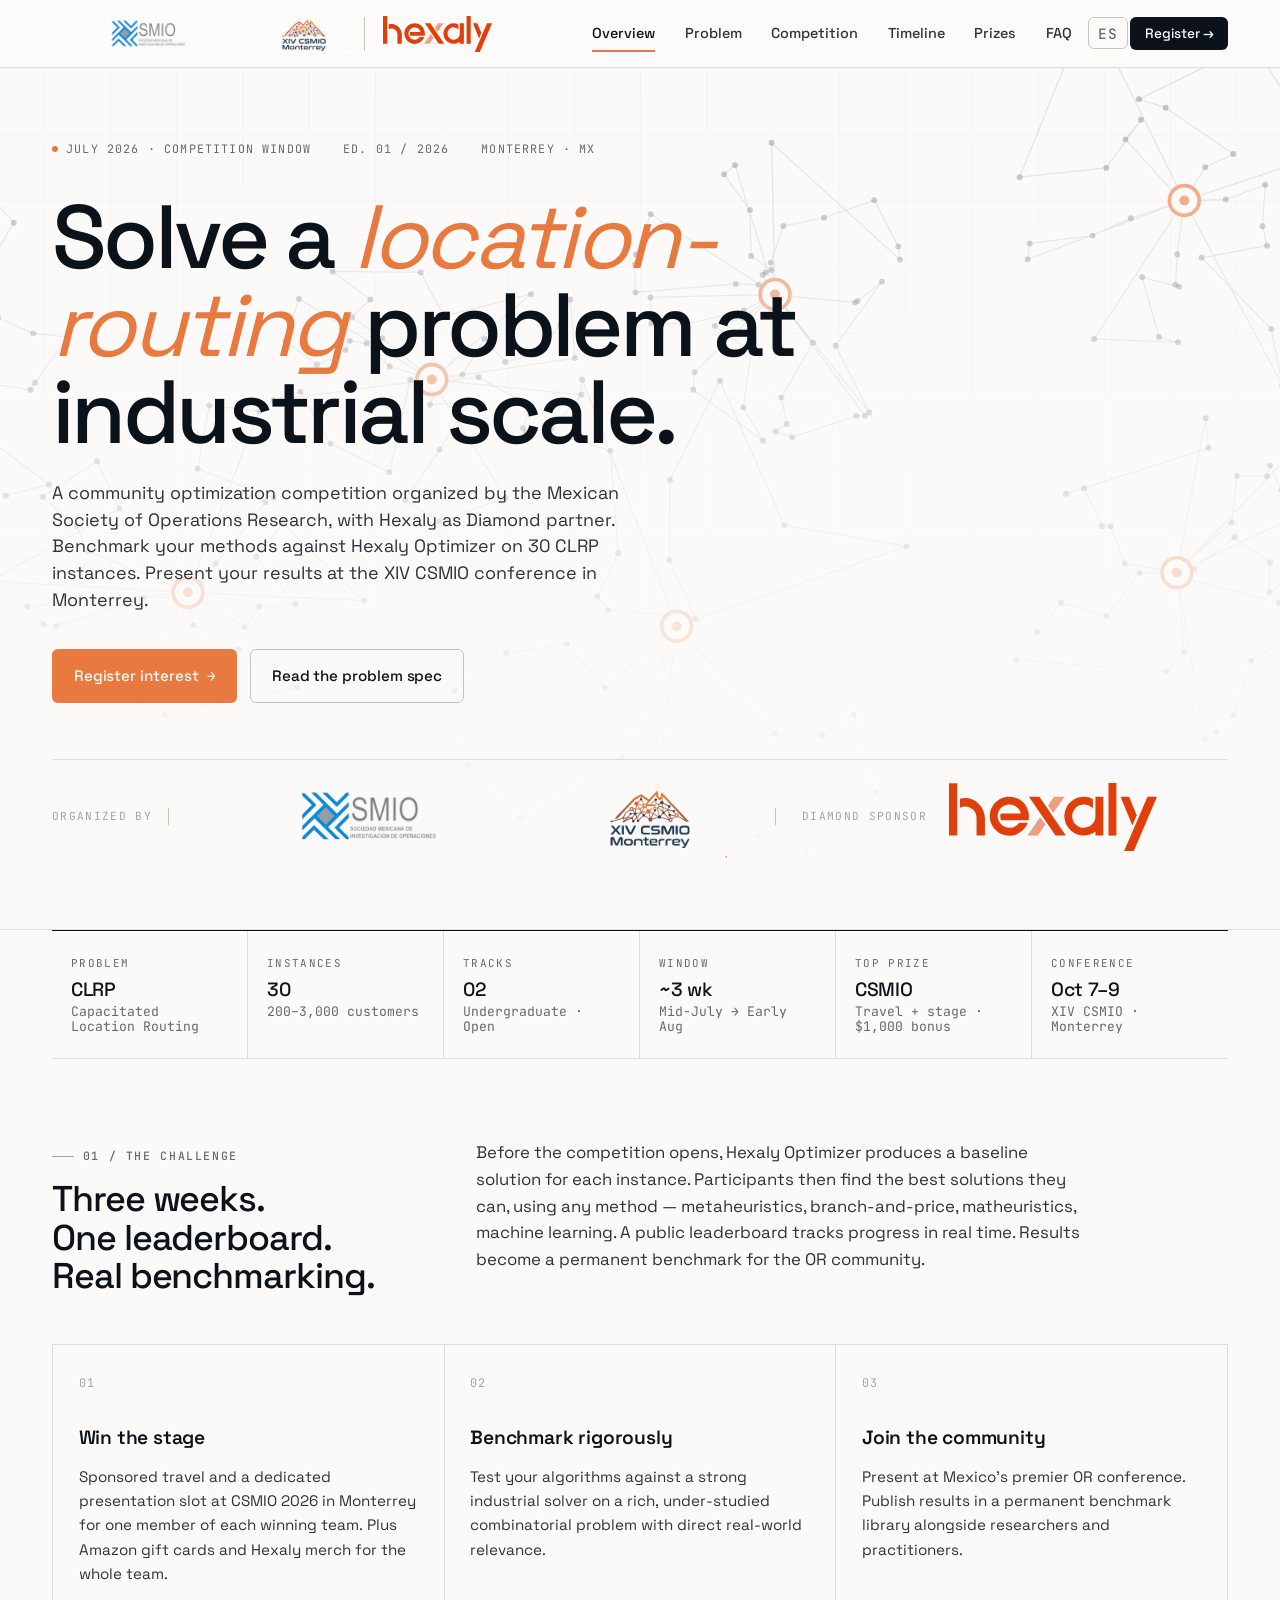
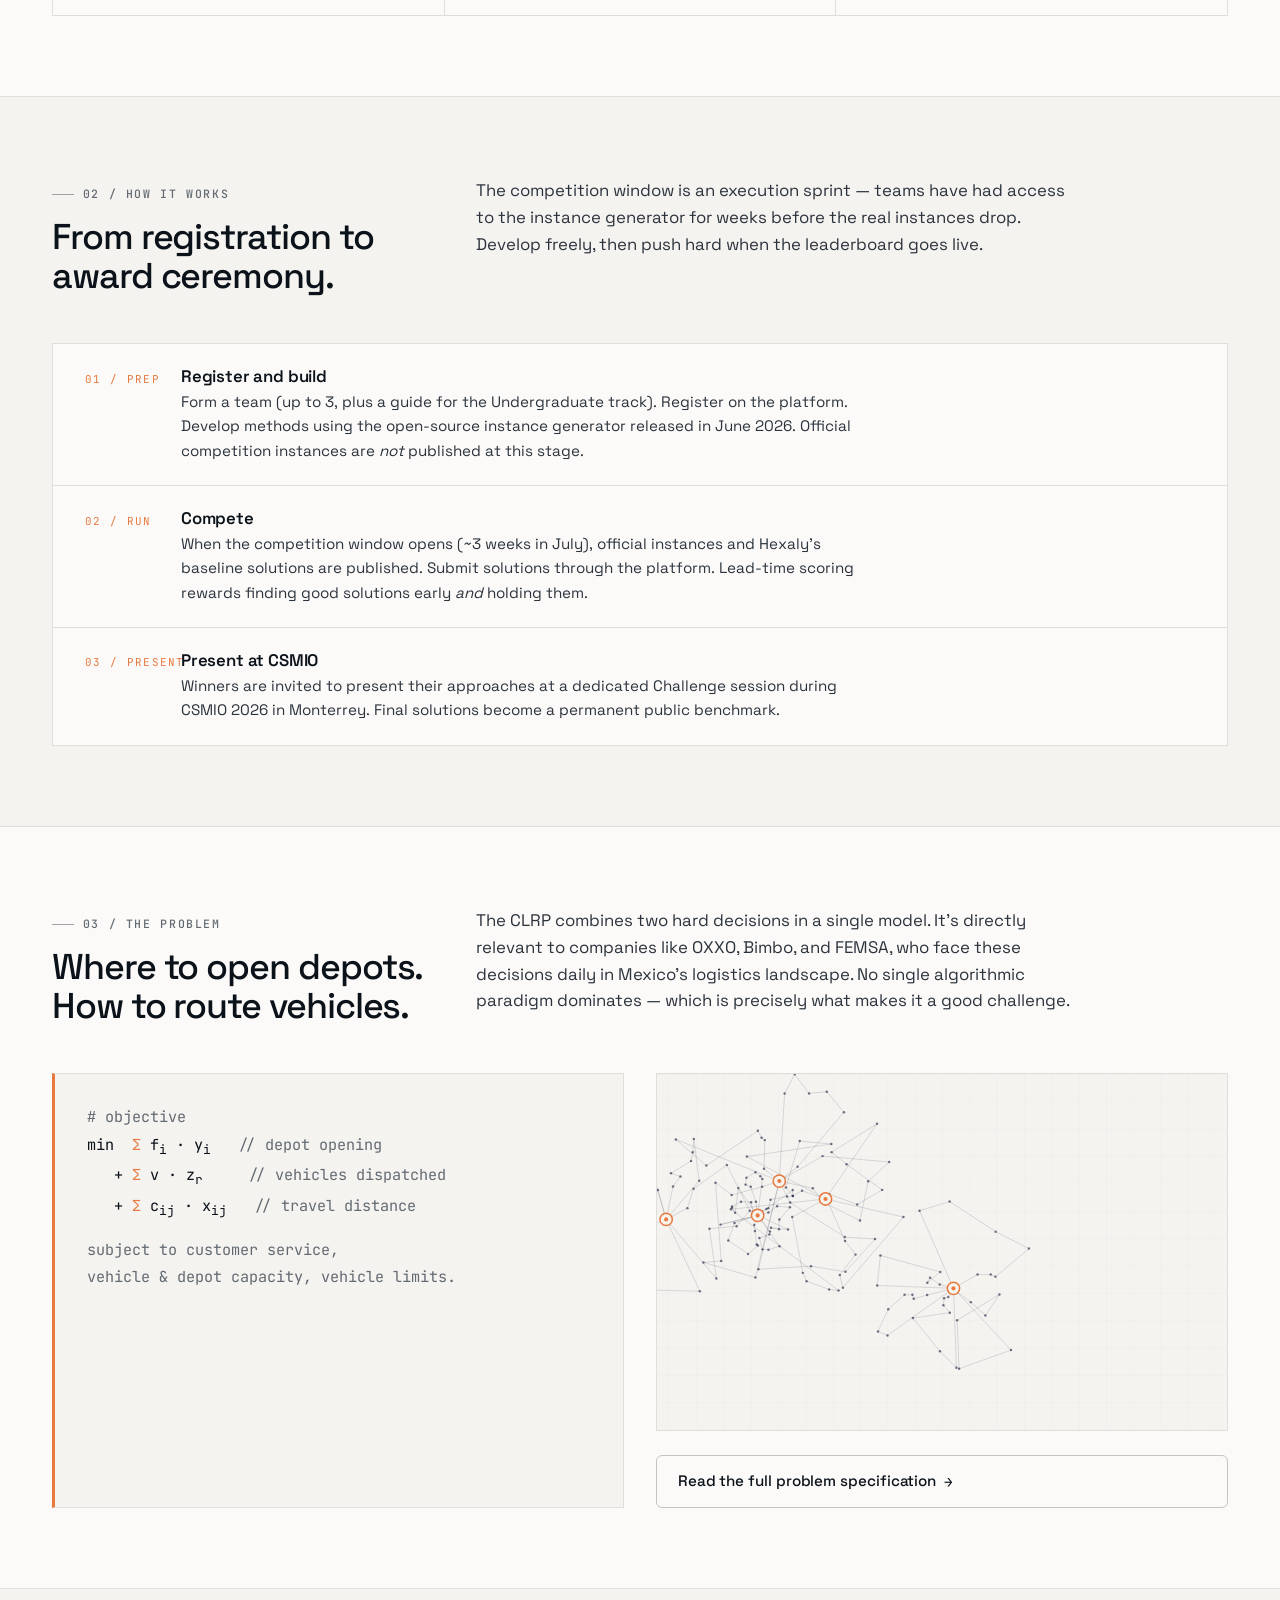
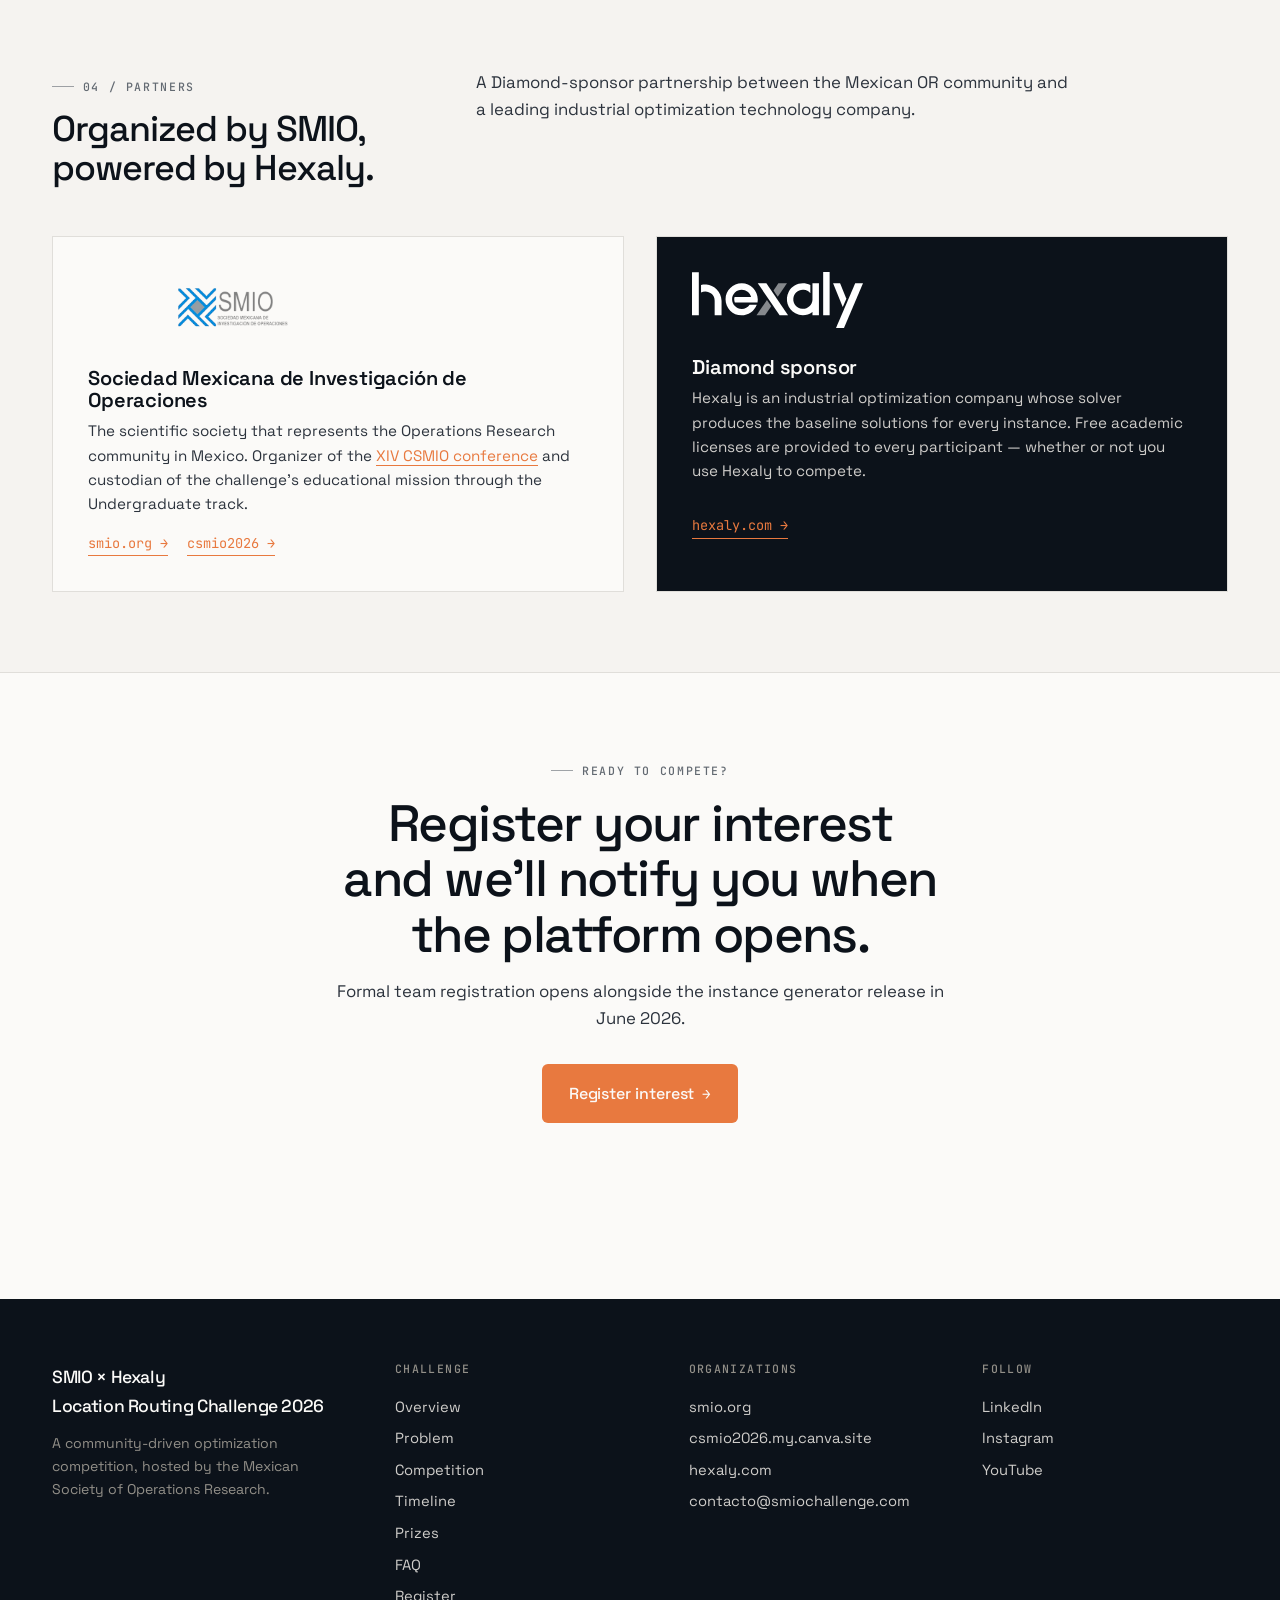
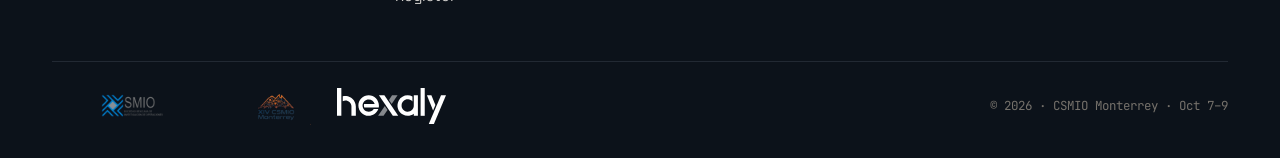
==== commit 86eccdac: "changes to mail" ====
--- a/en/index.html
+++ b/en/index.html
@@ -8,8 +8,8 @@
   <meta property="og:type" content="website">
   <meta property="og:title" content="SMIO × Hexaly · Location Routing Challenge 2026">
   <meta property="og:description" content="A community optimization competition in partnership with Hexaly. Benchmark your methods on 30 CLRP instances — leaderboard goes live July 2026, winners present at XIV CSMIO in Monterrey.">
-  <meta property="og:image" content="https://challenge.smio.org/assets/og-card.png">
-  <meta property="og:url" content="https://challenge.smio.org/">
+  <meta property="og:image" content="https://smiochallenge.com/assets/og-card.png">
+  <meta property="og:url" content="https://smiochallenge.com/">
   <meta name="twitter:card" content="summary_large_image">
   <link rel="icon" type="image/svg+xml" href="../favicon.svg">
   <link rel="preconnect" href="https://fonts.googleapis.com">
@@ -273,7 +273,7 @@
           <a href="https://www.smio.org" target="_blank">smio.org</a>
           <a href="https://csmio2026.my.canva.site/" target="_blank">csmio2026.my.canva.site</a>
           <a href="https://www.hexaly.com" target="_blank">hexaly.com</a>
-          <a href="mailto:smio.mexico@gmail.com">smio.mexico@gmail.com</a>
+          <a href="mailto:contacto@smiochallenge.com">contacto@smiochallenge.com</a>
         </div>
         <div>
           <h4>Follow</h4>
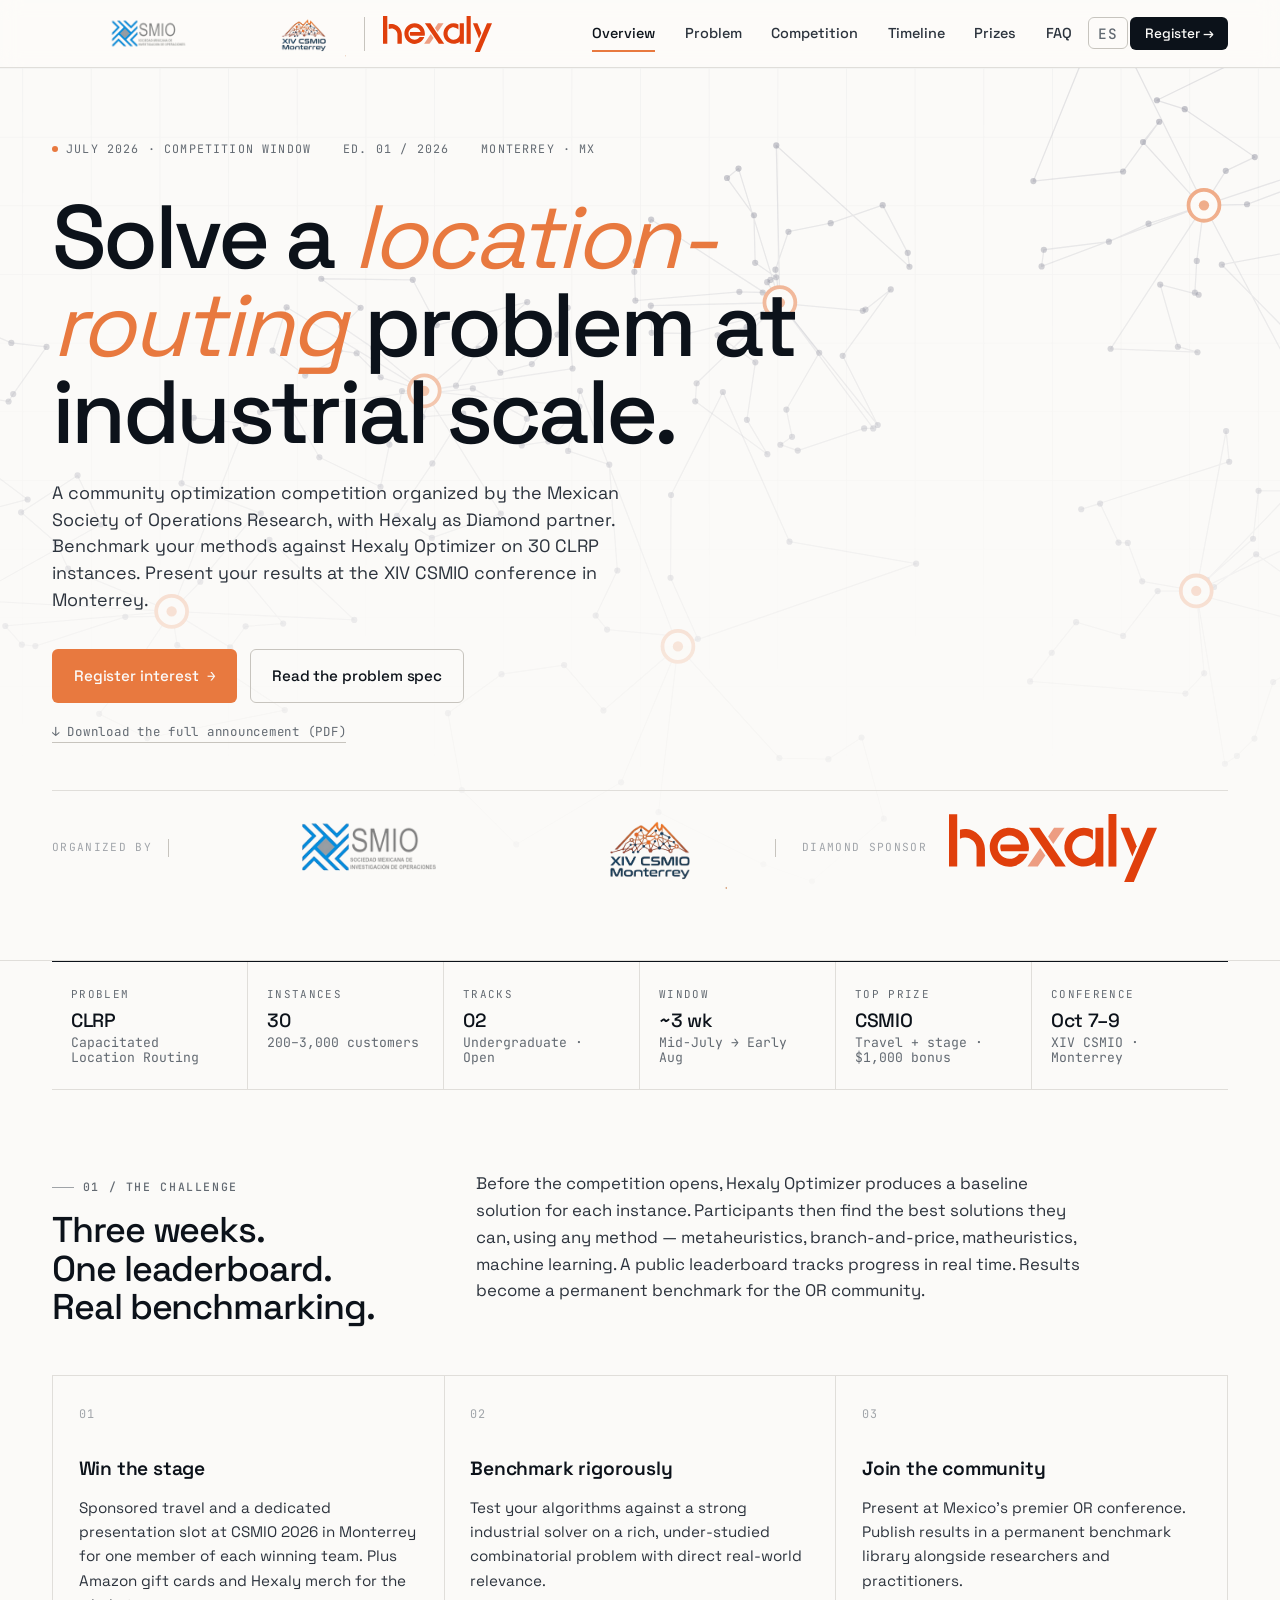
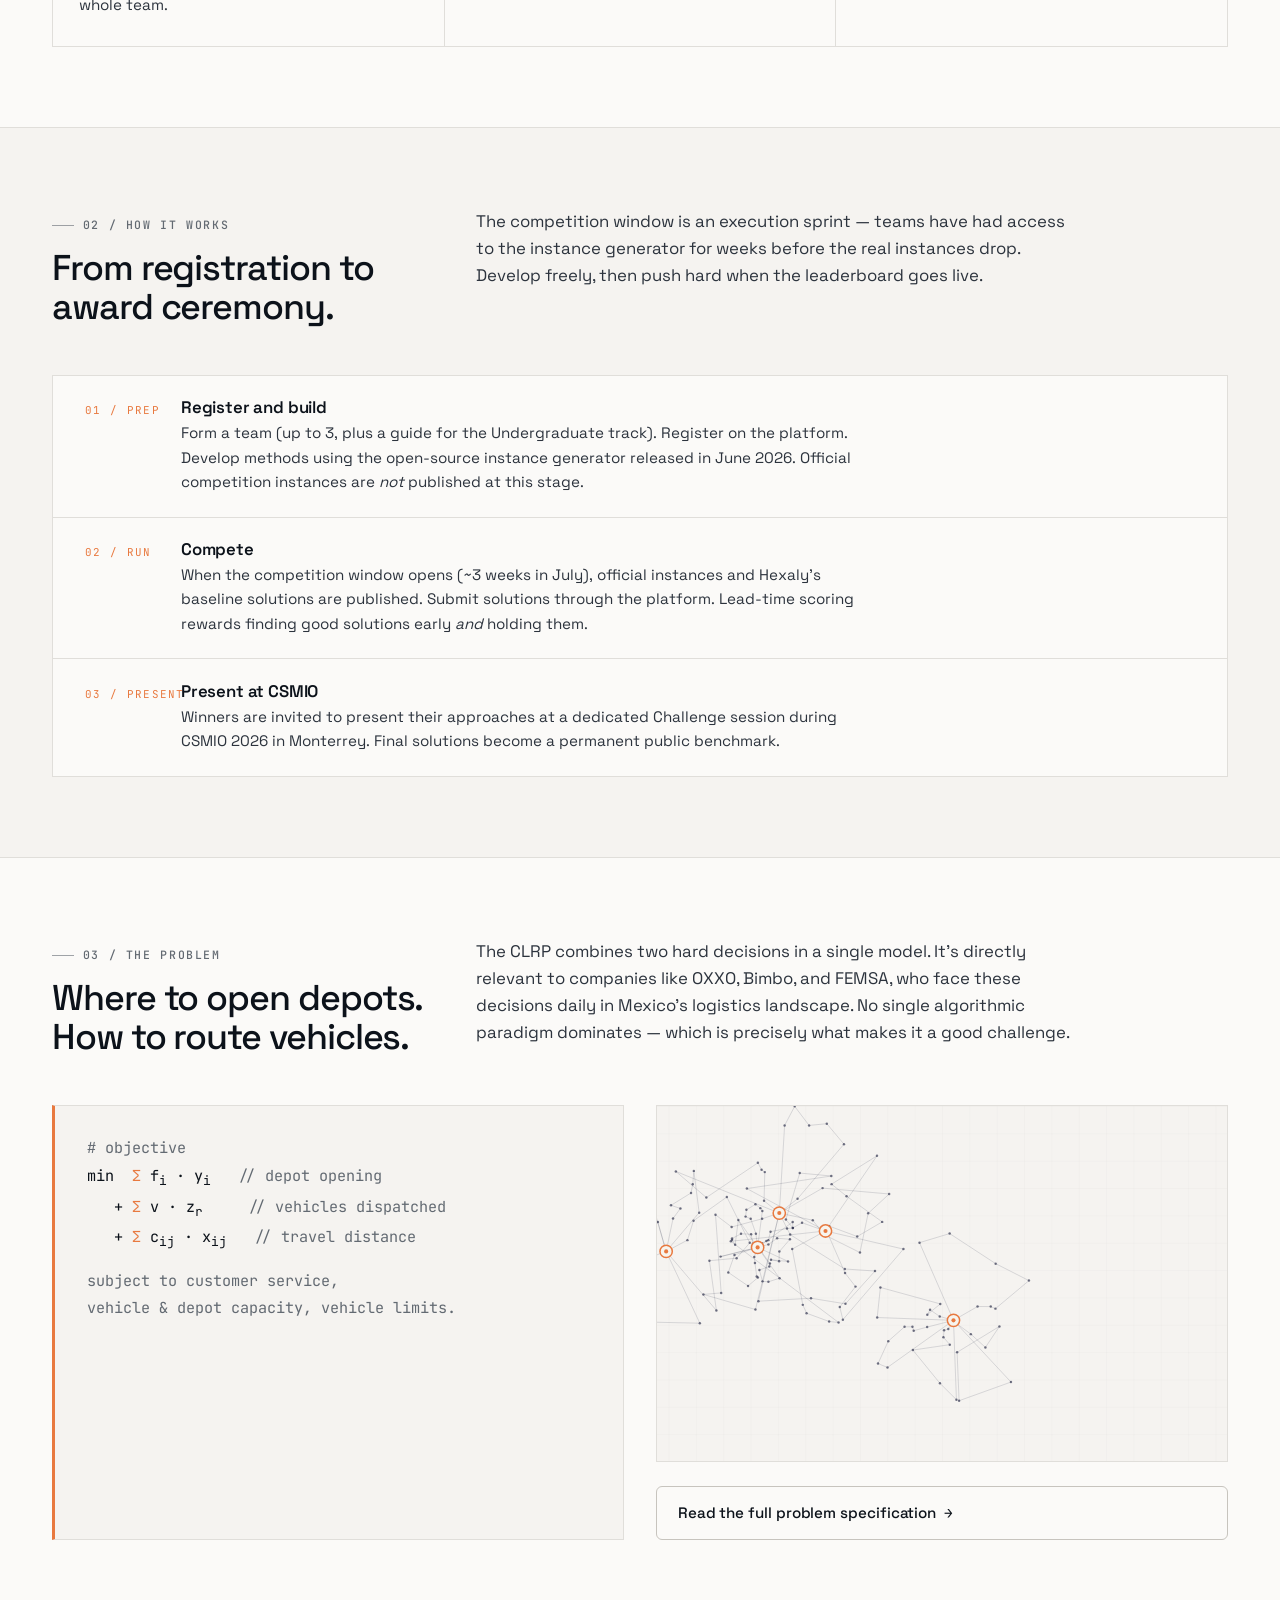
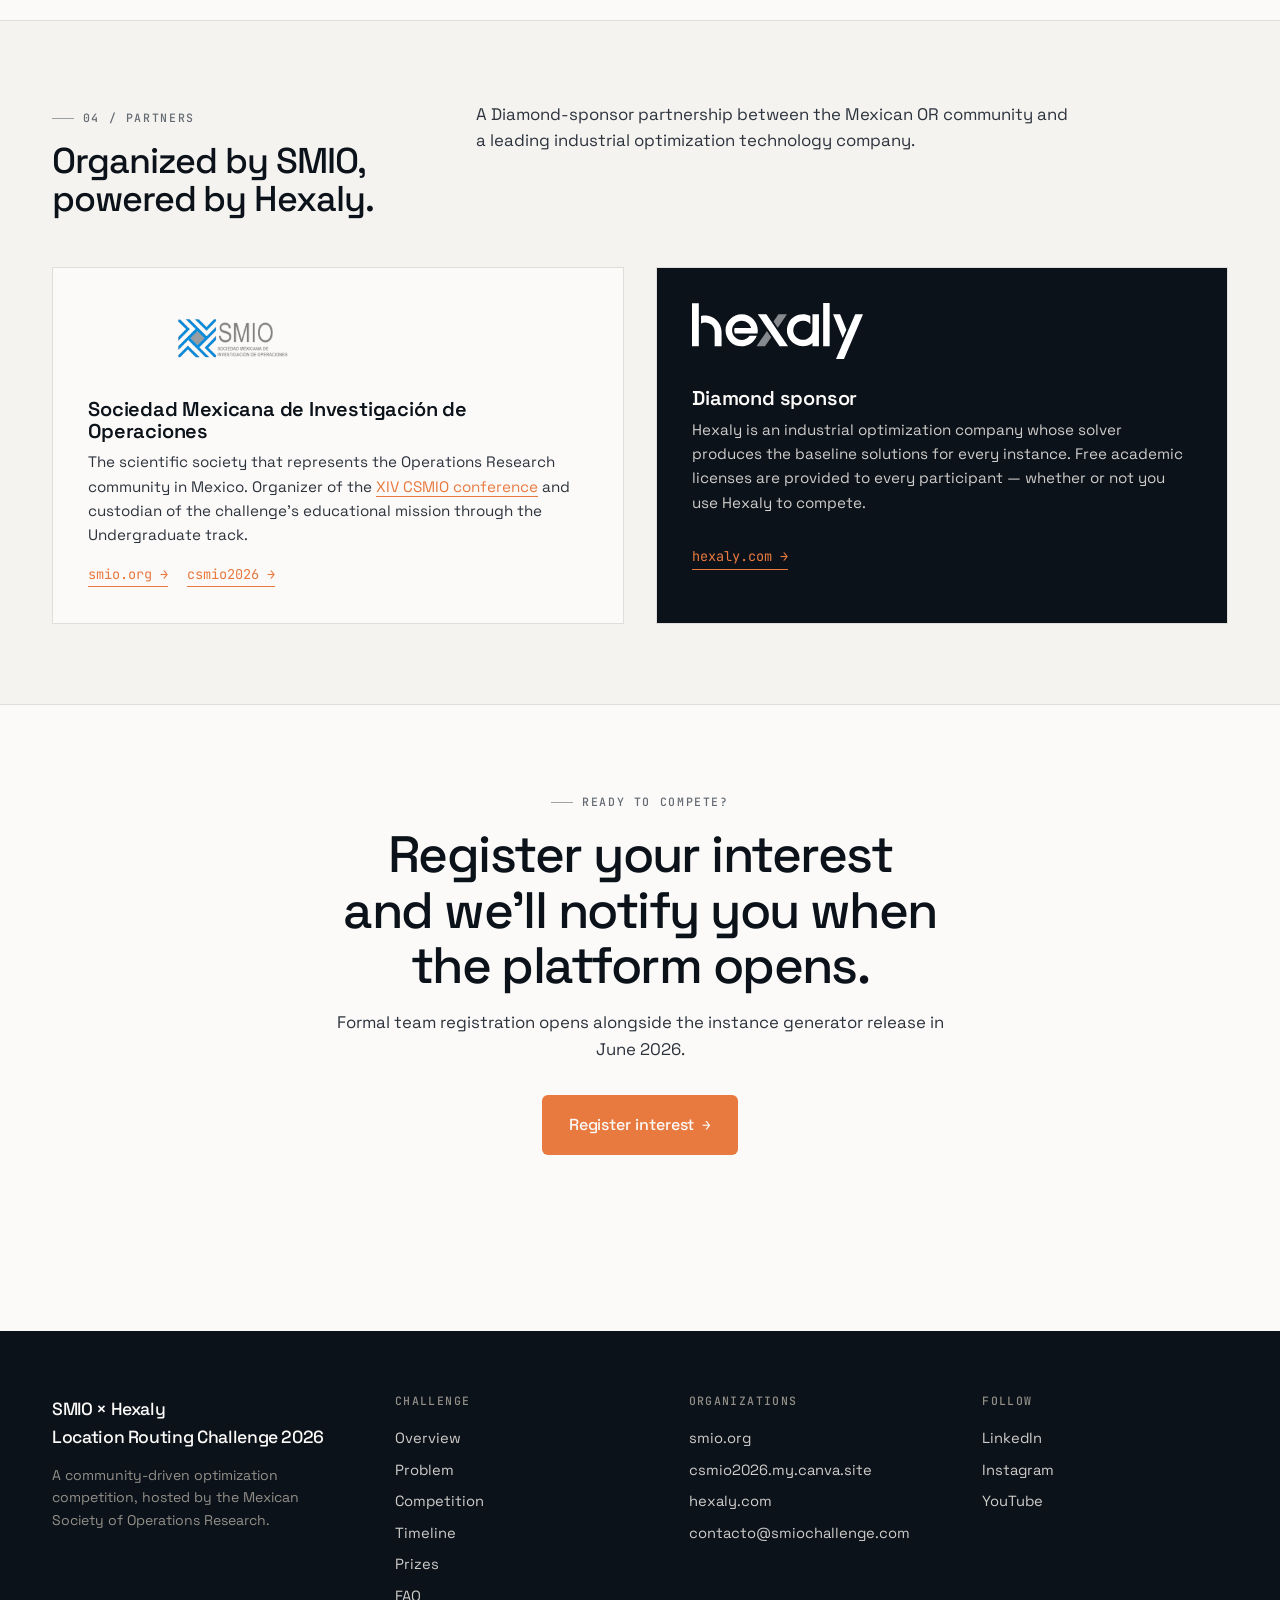
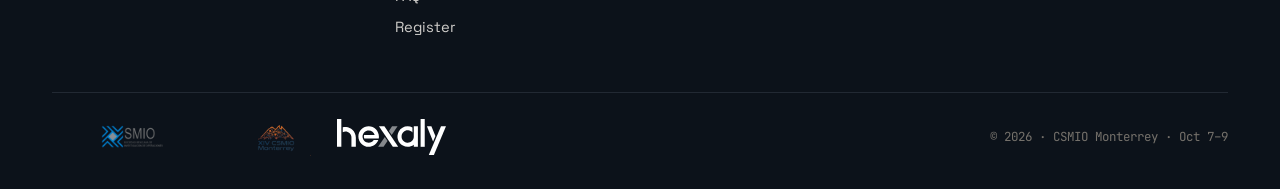
==== commit 2f7bdc3c: "assets of decks" ====
--- a/en/index.html
+++ b/en/index.html
@@ -59,6 +59,10 @@
         <a href="problem.html" class="btn btn-ghost">Read the problem spec</a>
       </div>
 
+      <p class="hero-download">
+        <a href="../assets/SMIO%20%C3%97%20Hexaly%20Challenge%20%C2%B7%20Announcement.pdf" download>↓ Download the full announcement (PDF)</a>
+      </p>
+
       <div class="lockup">
         <span class="lockup-label">Organized by</span>
         <img src="../assets/smio_logo.png" alt="SMIO — Sociedad Mexicana de Investigación de Operaciones">
--- a/styles.css
+++ b/styles.css
@@ -228,7 +228,24 @@
   line-height: 1.5;
   margin-bottom: 2.2rem;
 }
-.hero-cta { display: flex; gap: 0.8rem; flex-wrap: wrap; margin-bottom: 3.5rem; }
+.hero-cta { display: flex; gap: 0.8rem; flex-wrap: wrap; margin-bottom: 1.2rem; }
+
+.hero-download {
+  margin: 0 0 2.8rem;
+  font-family: var(--font-mono);
+  font-size: 0.78rem;
+  letter-spacing: 0.06em;
+}
+.hero-download a {
+  color: var(--ink-3);
+  border-bottom: 1px solid var(--rule-2);
+  padding-bottom: 2px;
+  transition: color 0.15s, border-color 0.15s;
+}
+.hero-download a:hover {
+  color: var(--orange);
+  border-bottom-color: var(--orange);
+}
 
 /* ---- Logo lockup ---- */
 .lockup {
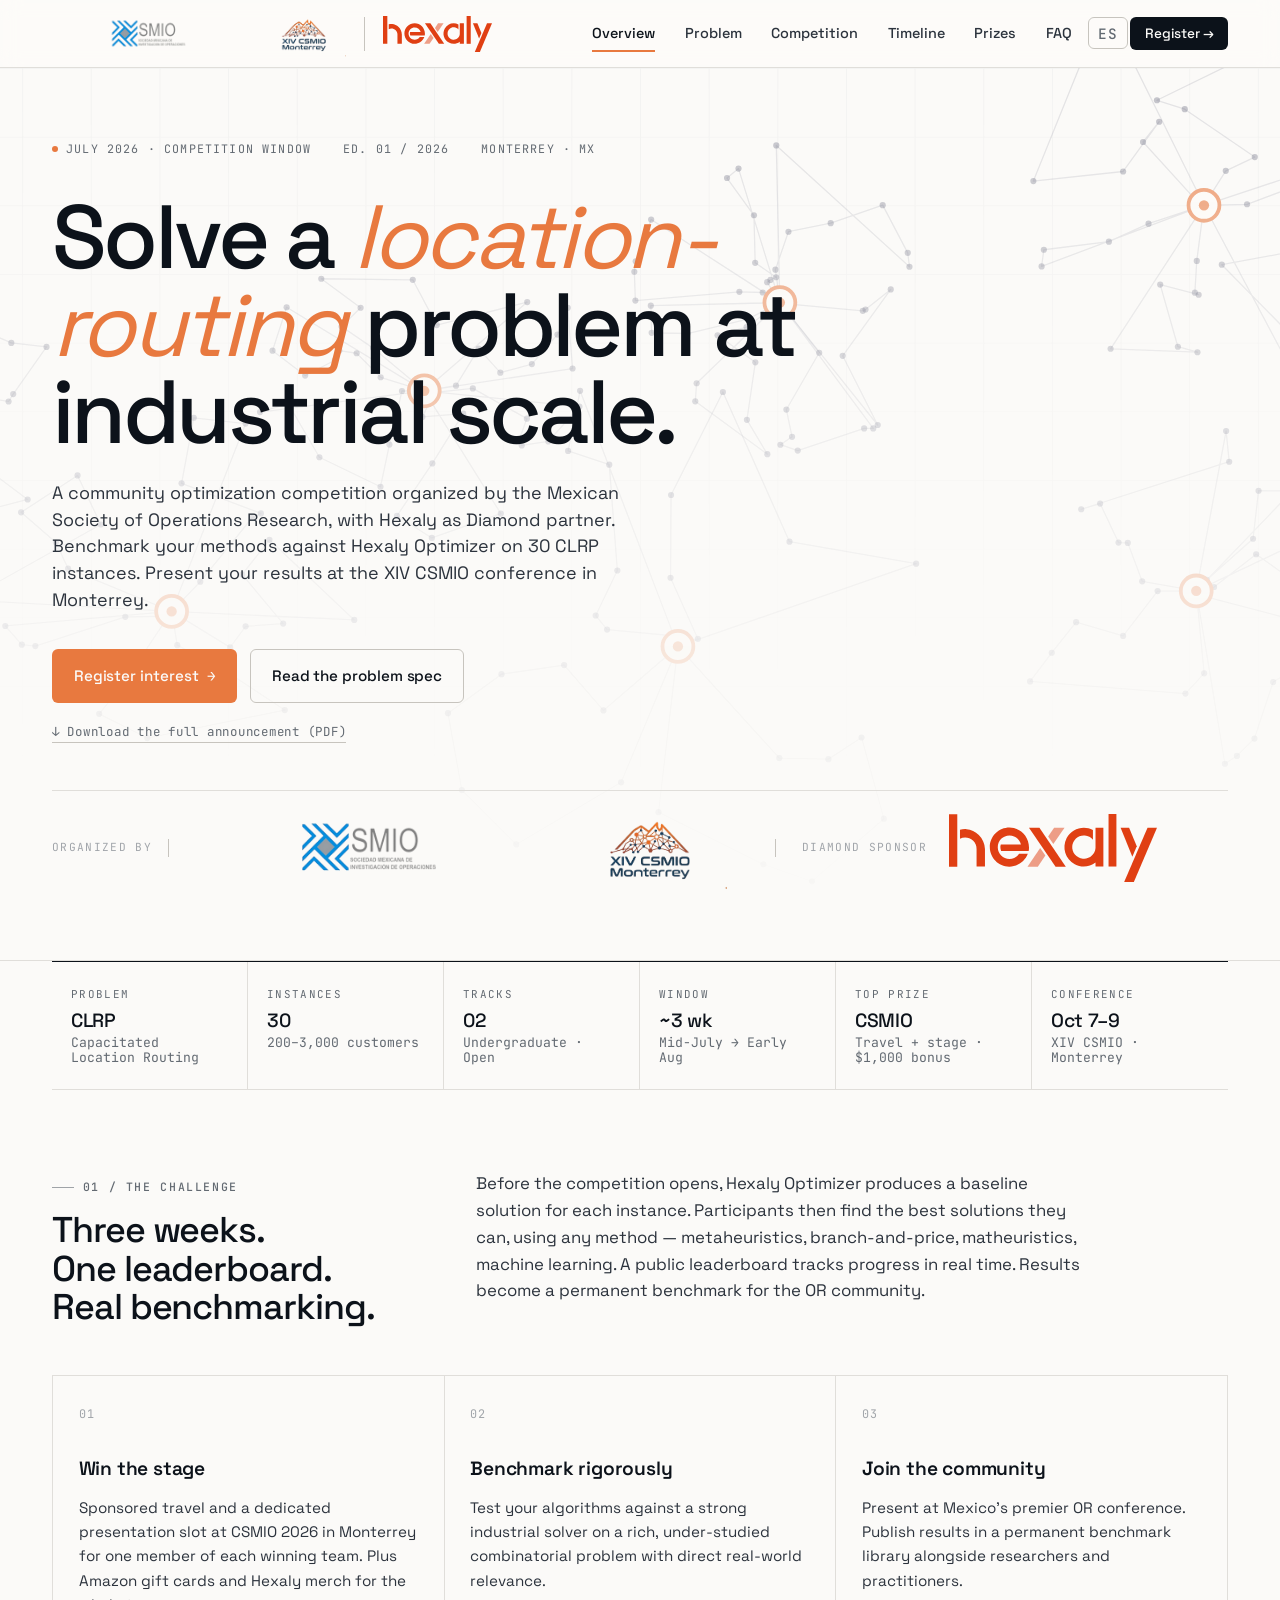
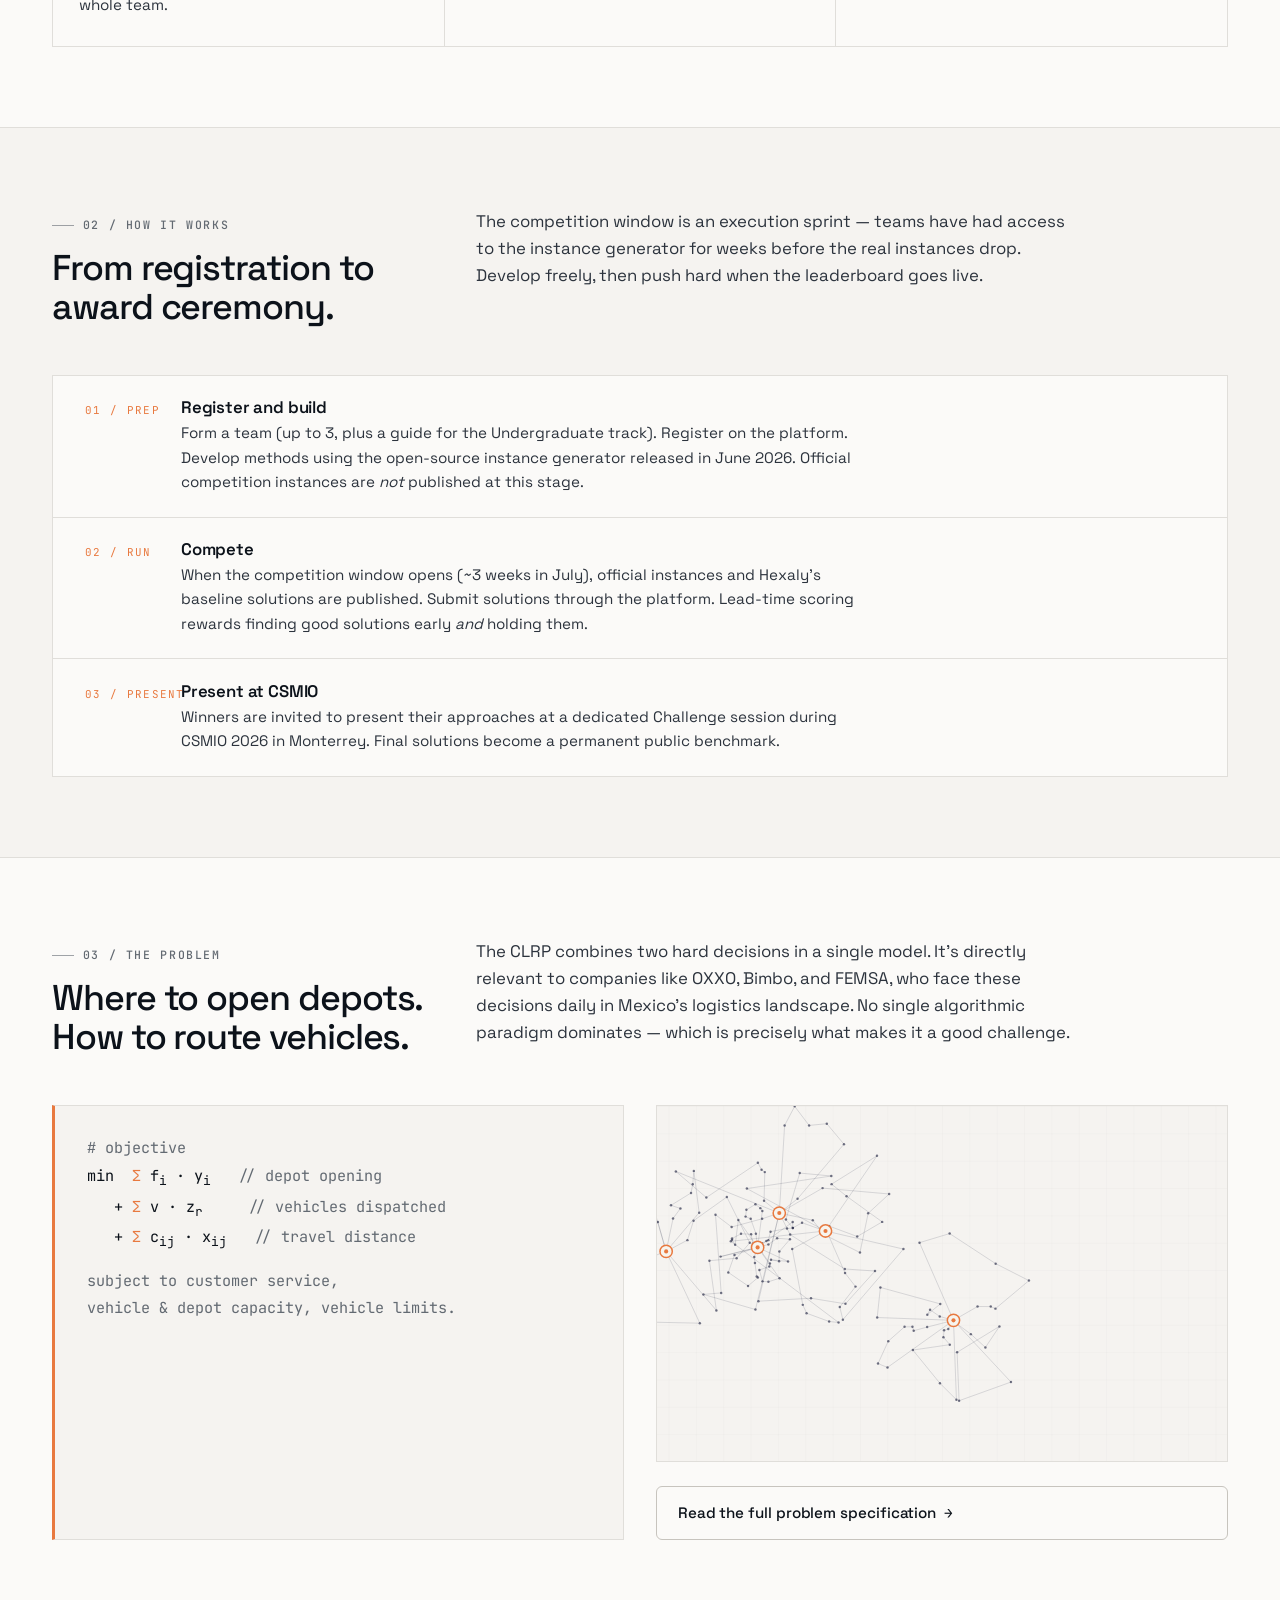
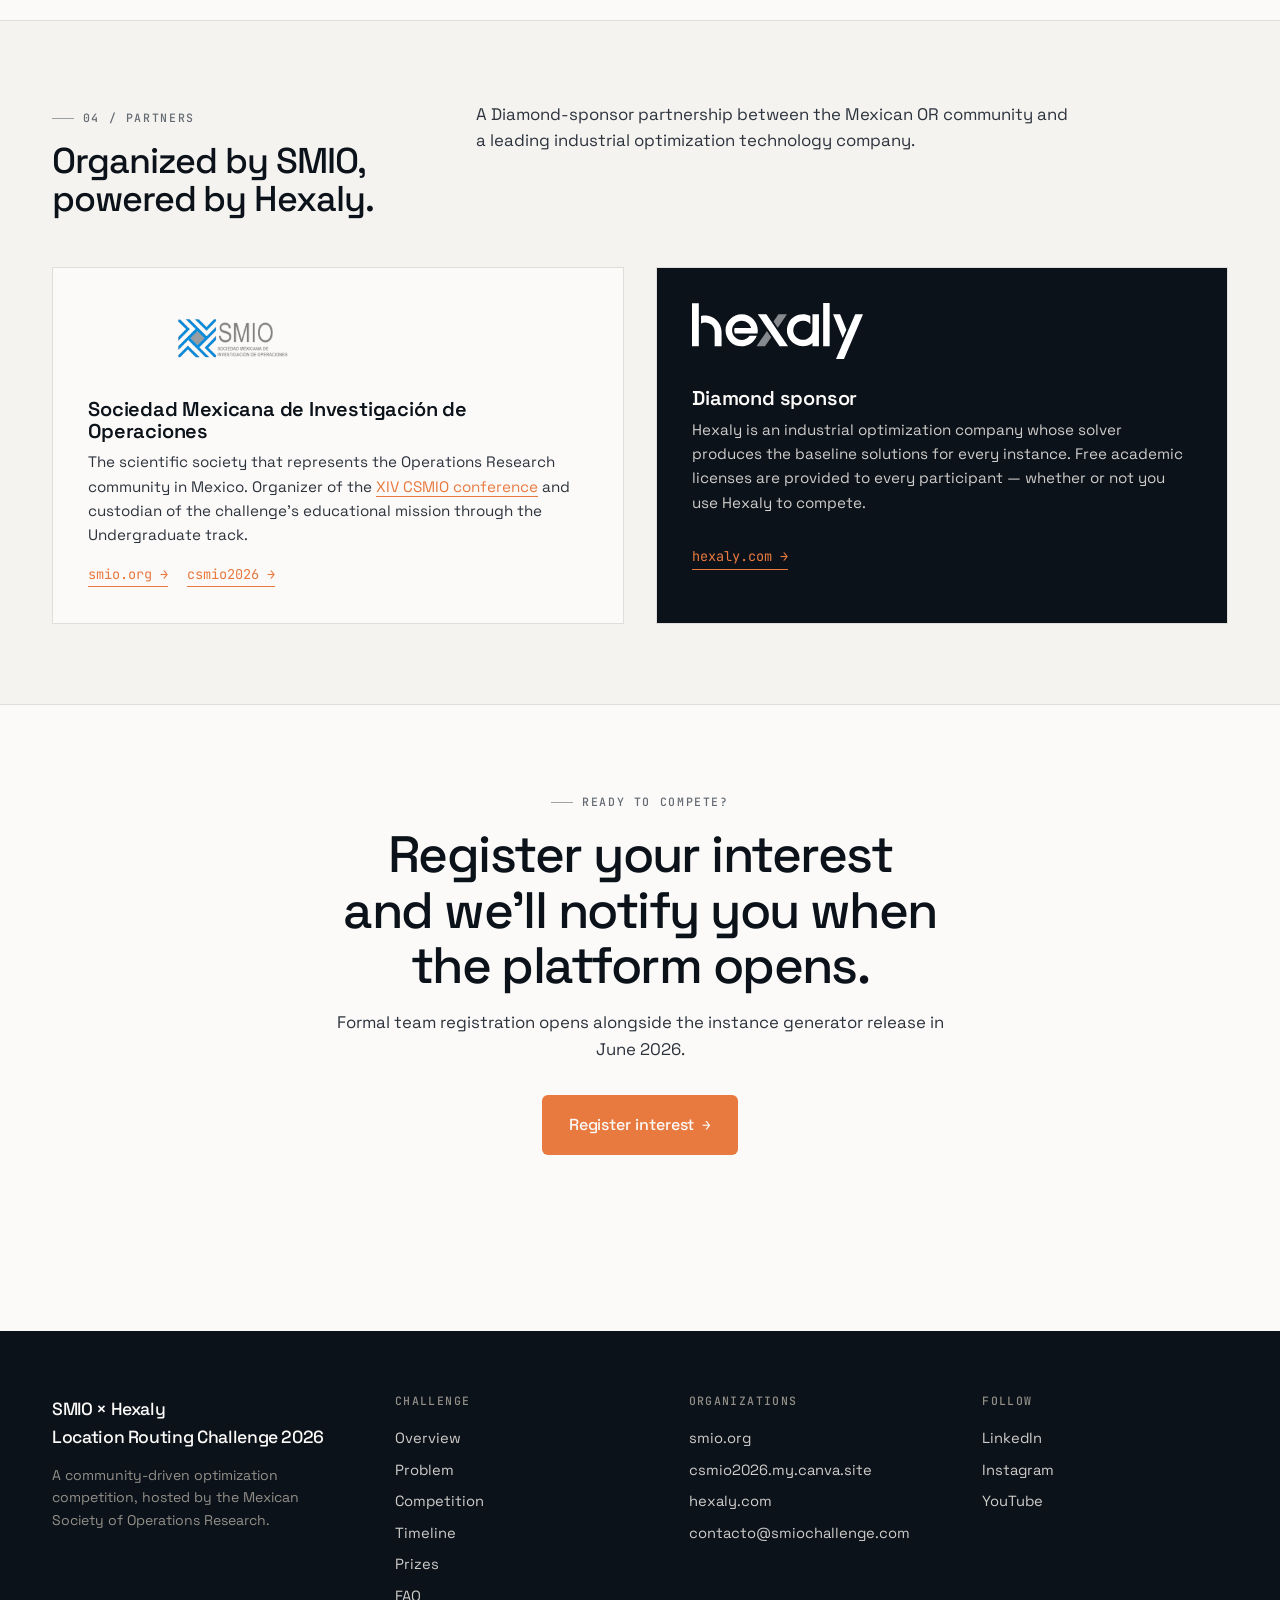
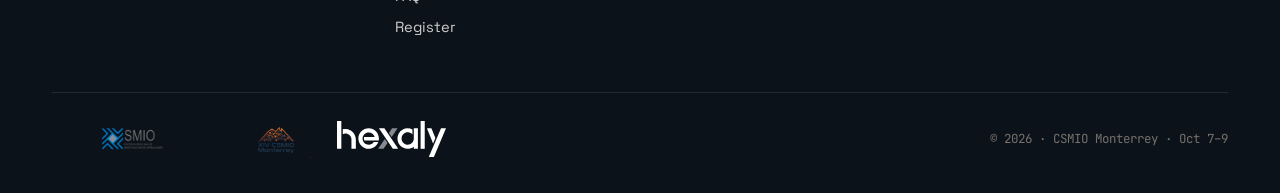
==== commit 347efcfa: "Swtich logo and link to hexaly.com site" ====
--- a/en/index.html
+++ b/en/index.html
@@ -22,7 +22,7 @@
   <!-- NAV -->
   <nav class="nav">
     <div class="nav-inner">
-      <a href="index.html" class="nav-brand"><img src="../assets/smio_logo.png" alt="SMIO"><img src="../assets/csmio_logo.png" alt="CSMIO"><span class="nav-brand-div"></span><img src="../assets/hexaly-logo-orange.svg" alt="Hexaly" class="nav-brand-hex"></a>
+      <div class="nav-brand"><a href="index.html" class="nav-brand-home"><img src="../assets/smio_logo.png" alt="SMIO"><img src="../assets/csmio_logo.png" alt="CSMIO"></a><span class="nav-brand-div"></span><a href="https://www.hexaly.com" target="_blank" rel="noopener"><img src="../assets/hexaly-orange.svg" alt="Hexaly" class="nav-brand-hex"></a></div>
       <button class="nav-toggle" onclick="document.querySelector('.nav-links').classList.toggle('open')">≡</button>
       <ul class="nav-links">
         <li><a href="index.html" class="active">Overview</a></li>
@@ -68,7 +68,7 @@
         <img src="../assets/smio_logo.png" alt="SMIO — Sociedad Mexicana de Investigación de Operaciones">
         <a href="https://csmio2026.my.canva.site/" target="_blank" rel="noopener"><img src="../assets/csmio_logo.png" alt="XIV CSMIO Monterrey 2026"></a>
         <span class="lockup-label" style="margin-left: 1.6rem; padding-left: 1.6rem; padding-right: 0; border-right: 0; border-left: 1px solid var(--rule-2);">Diamond sponsor</span>
-        <img src="../assets/hexaly-logo-orange.svg" alt="Hexaly" class="hexaly-mark">
+        <a href="https://www.hexaly.com" target="_blank" rel="noopener"><img src="../assets/hexaly-orange.svg" alt="Hexaly" class="hexaly-mark"></a>
       </div>
     </div>
   </section>
@@ -235,7 +235,7 @@
           </div>
         </div>
         <div style="border: 1px solid var(--rule); background: var(--ink); color: var(--paper); padding: 2.2rem;">
-          <img src="../assets/hexaly-logo-white.svg" alt="Hexaly" style="height: 56px; margin-bottom: 1.8rem; filter: brightness(0) invert(1);">
+          <a href="https://www.hexaly.com" target="_blank" rel="noopener"><img src="../assets/hexaly-logo-white.svg" alt="Hexaly" style="height: 56px; margin-bottom: 1.8rem; filter: brightness(0) invert(1);"></a>
           <h3 style="font-size: 1.25rem; margin-bottom: 0.4em; color: var(--paper);">Diamond sponsor</h3>
           <p style="color: oklch(0.85 0.005 80); font-size: 0.95rem;">Hexaly is an industrial optimization company whose solver produces the baseline solutions for every instance. Free academic licenses are provided to every participant — whether or not you use Hexaly to compete.</p>
           <a href="https://www.hexaly.com" target="_blank" style="font-family: var(--font-mono); font-size: 0.85rem; color: var(--orange); border-bottom: 1px solid currentColor; padding-bottom: 1px; display: inline-block; margin-top: 1rem;">hexaly.com →</a>
@@ -290,7 +290,7 @@
         <div class="footer-logos">
           <img src="../assets/smio_logo.png" alt="SMIO">
           <img src="../assets/csmio_logo.png" alt="CSMIO 2026">
-          <img src="../assets/hexaly-logo-white.svg" alt="Hexaly" class="hexaly-mark">
+          <a href="https://www.hexaly.com" target="_blank" rel="noopener"><img src="../assets/hexaly-logo-white.svg" alt="Hexaly" class="hexaly-mark"></a>
         </div>
         <div>© 2026 · CSMIO Monterrey · Oct 7–9</div>
       </div>
--- a/styles.css
+++ b/styles.css
@@ -123,6 +123,7 @@
 }
 .nav-brand img { height: 48px; display: block; }
 .nav-brand .nav-brand-hex { height: 36px; }
+.nav-brand-home { display: flex; align-items: center; gap: 0.9rem; }
 .nav-brand-div {
   width: 1px; height: 34px;
   background: var(--rule-2);
@@ -711,6 +712,7 @@
   .nav-brand { gap: 0.5rem; }
   .nav-brand img { height: 34px; }
   .nav-brand .nav-brand-hex { height: 24px; }
+  .nav-brand-home { gap: 0.5rem; }
   .nav-brand-div { height: 22px; margin: 0 0.1rem; }
   .hero { padding: 3rem 0 2.5rem; }
   .callout { grid-template-columns: 1fr; gap: 0.5rem; }
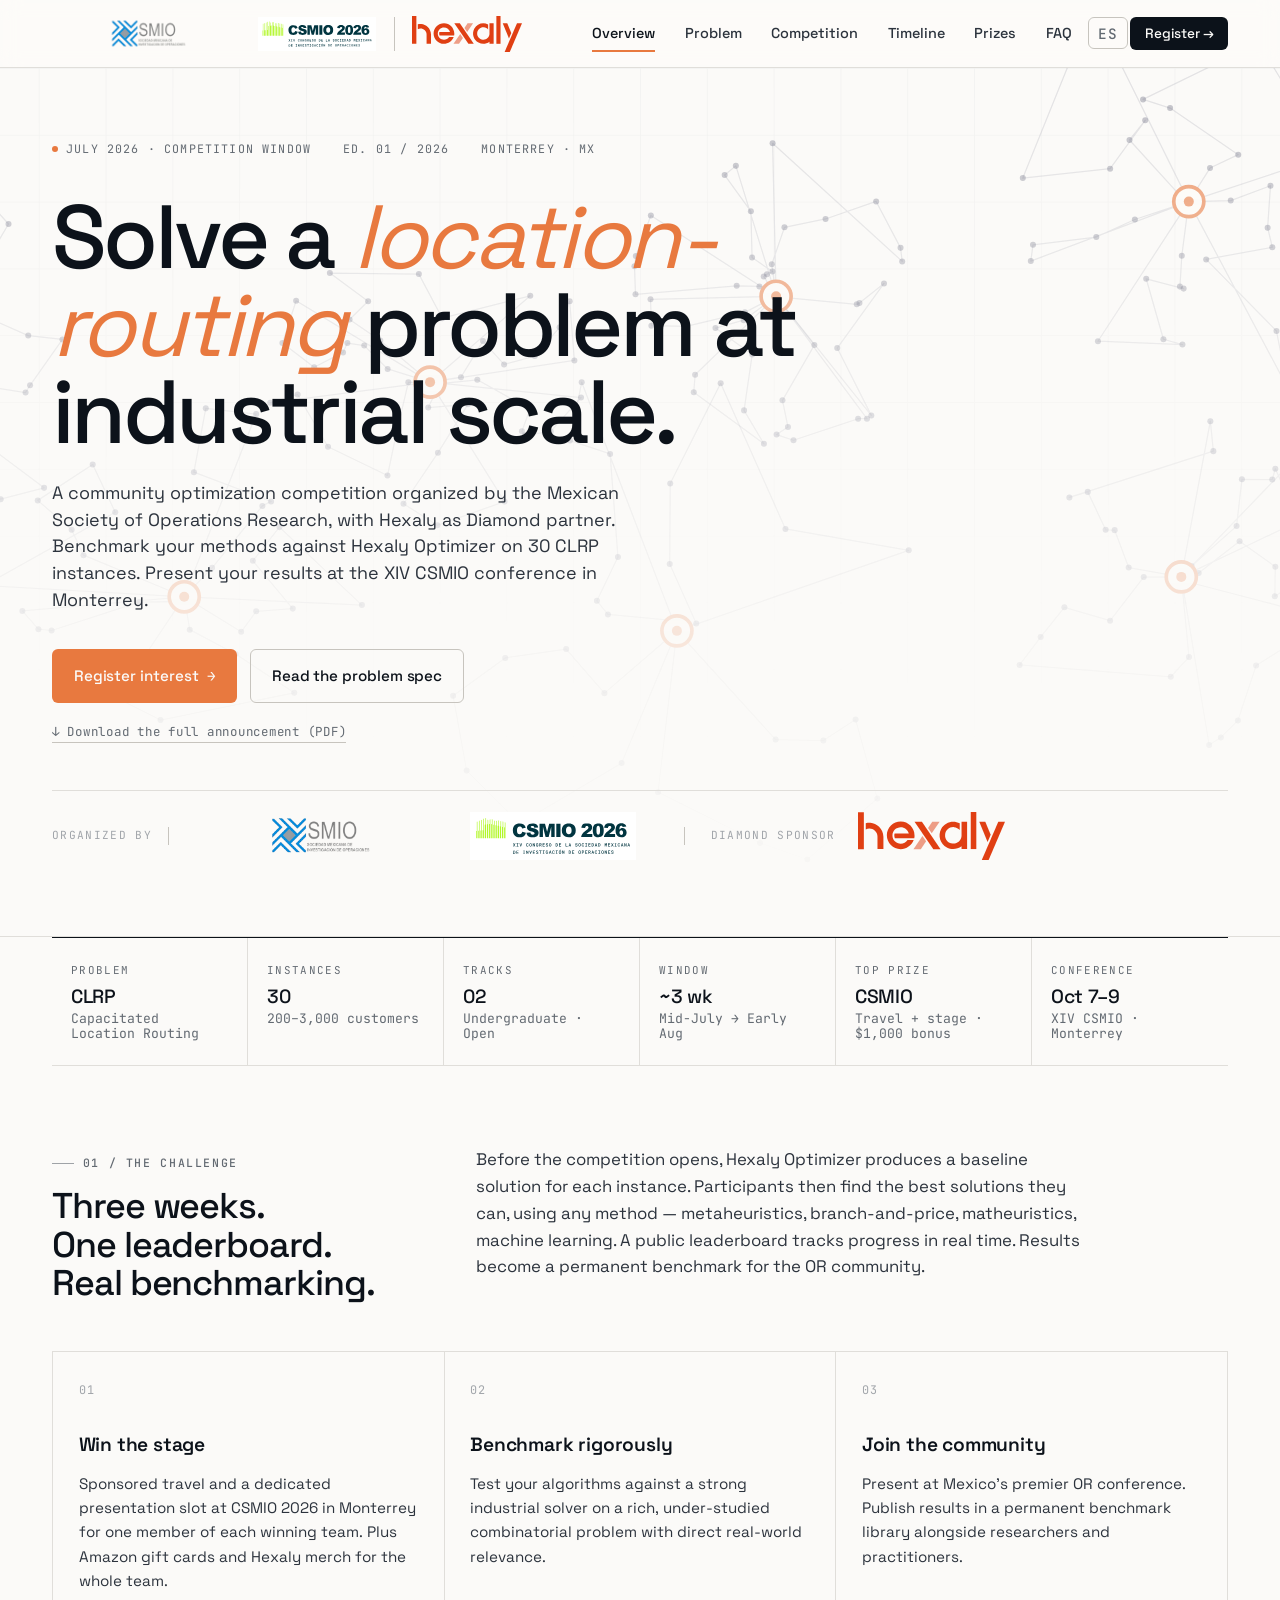
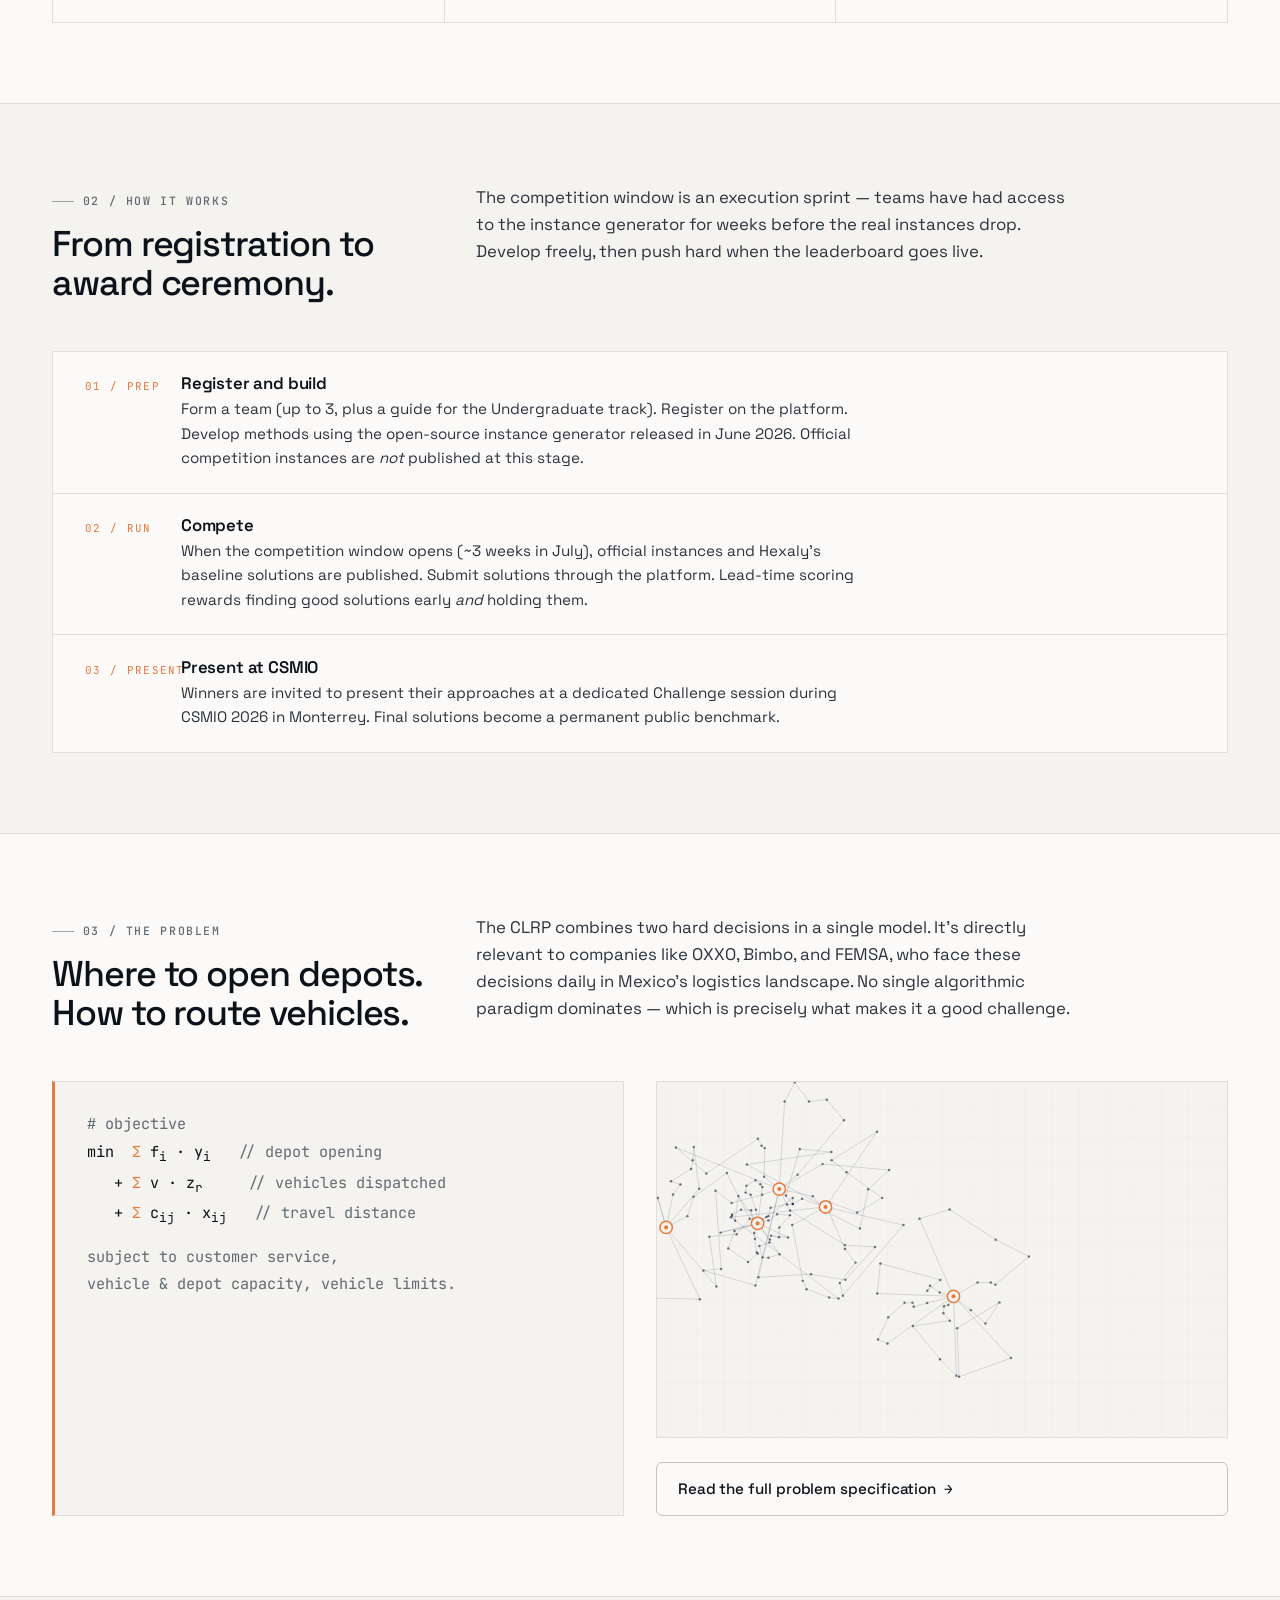
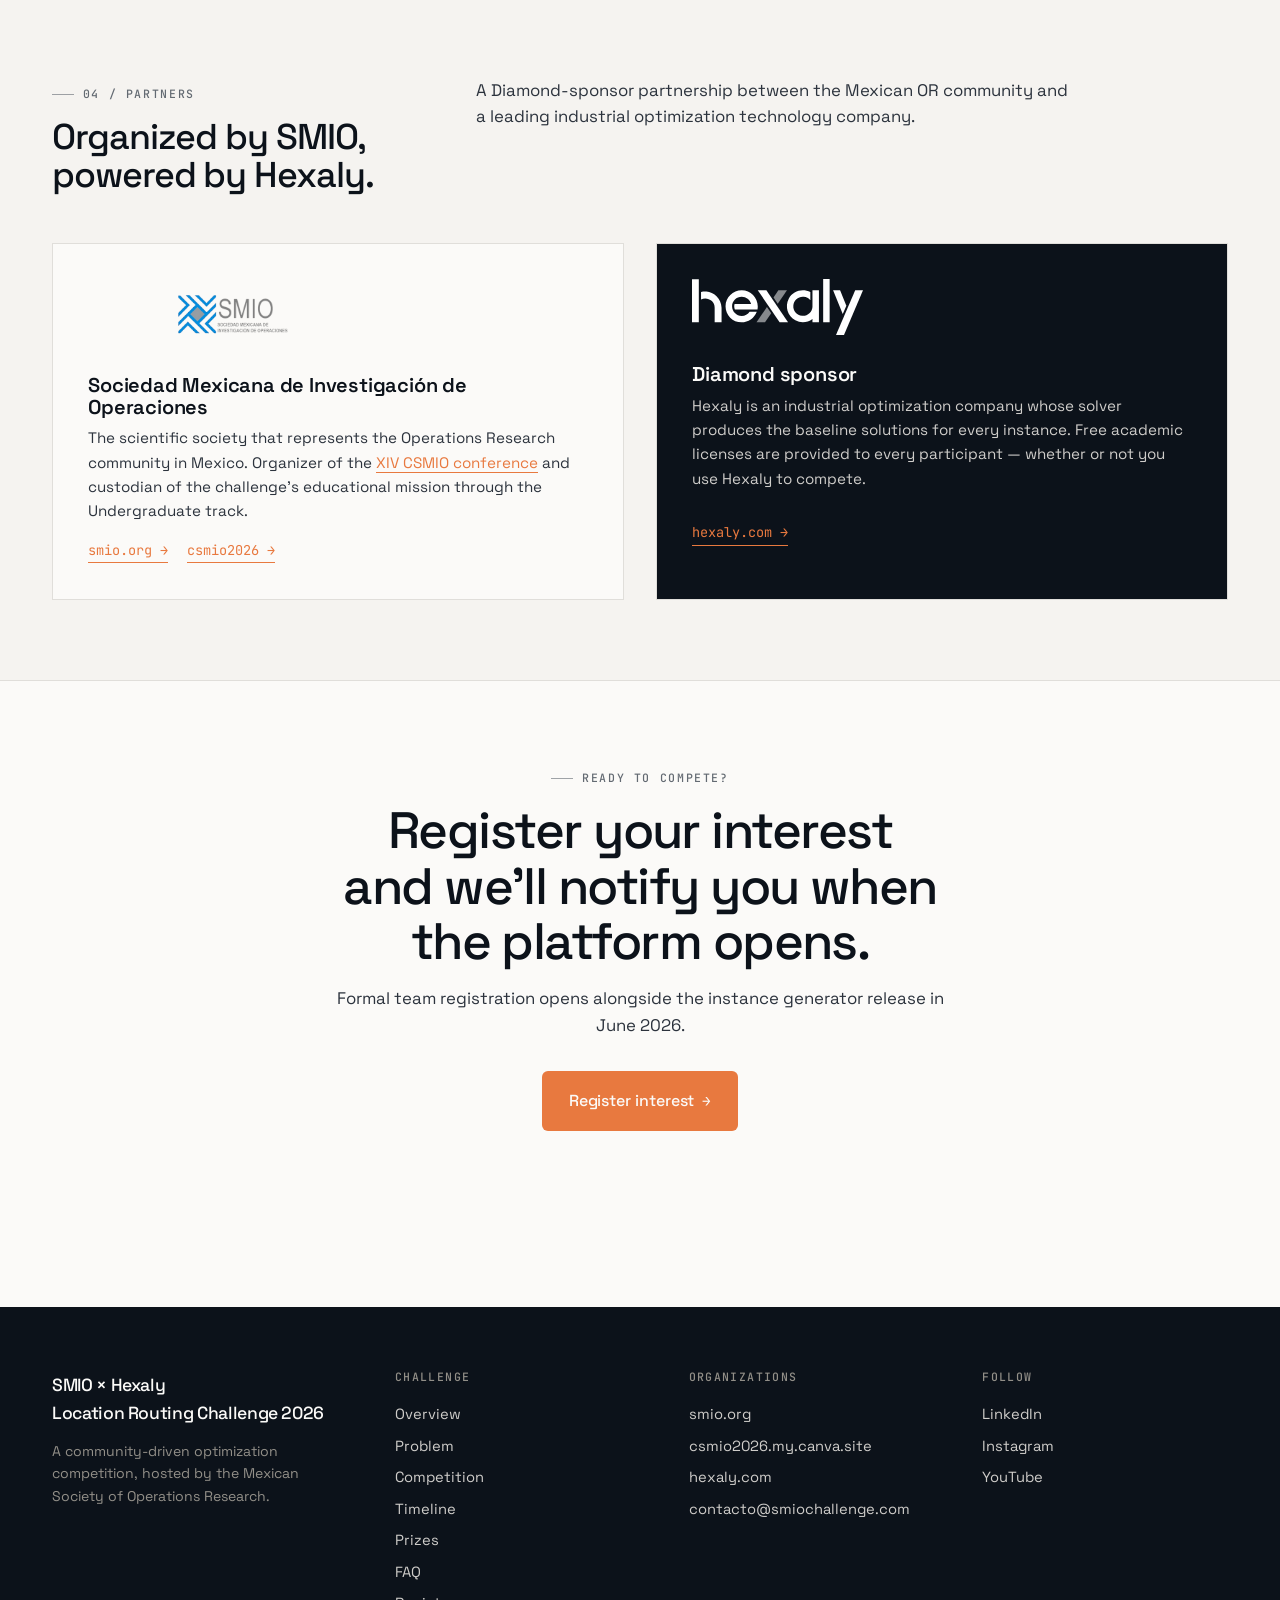
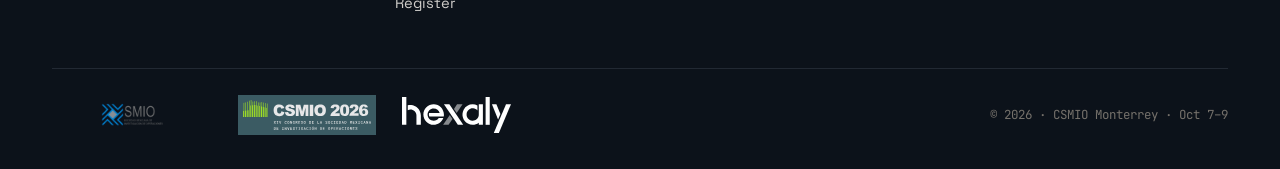
==== commit 841ea5f8: "Change logo" ====
--- a/en/index.html
+++ b/en/index.html
@@ -22,7 +22,7 @@
   <!-- NAV -->
   <nav class="nav">
     <div class="nav-inner">
-      <div class="nav-brand"><a href="index.html" class="nav-brand-home"><img src="../assets/smio_logo.png" alt="SMIO"><img src="../assets/csmio_logo.png" alt="CSMIO"></a><span class="nav-brand-div"></span><a href="https://www.hexaly.com" target="_blank" rel="noopener"><img src="../assets/hexaly-orange.svg" alt="Hexaly" class="nav-brand-hex"></a></div>
+      <div class="nav-brand"><a href="index.html" class="nav-brand-home"><img src="../assets/smio_logo.png" alt="SMIO"><img src="../assets/CSMIO_logo_horizontal_light.svg" alt="CSMIO"></a><span class="nav-brand-div"></span><a href="https://www.hexaly.com" target="_blank" rel="noopener"><img src="../assets/hexaly-orange.svg" alt="Hexaly" class="nav-brand-hex"></a></div>
       <button class="nav-toggle" onclick="document.querySelector('.nav-links').classList.toggle('open')">≡</button>
       <ul class="nav-links">
         <li><a href="index.html" class="active">Overview</a></li>
@@ -66,7 +66,7 @@
       <div class="lockup">
         <span class="lockup-label">Organized by</span>
         <img src="../assets/smio_logo.png" alt="SMIO — Sociedad Mexicana de Investigación de Operaciones">
-        <a href="https://csmio2026.my.canva.site/" target="_blank" rel="noopener"><img src="../assets/csmio_logo.png" alt="XIV CSMIO Monterrey 2026"></a>
+        <a href="https://csmio2026.my.canva.site/" target="_blank" rel="noopener"><img src="../assets/CSMIO_logo_horizontal_light.svg" alt="XIV CSMIO Monterrey 2026"></a>
         <span class="lockup-label" style="margin-left: 1.6rem; padding-left: 1.6rem; padding-right: 0; border-right: 0; border-left: 1px solid var(--rule-2);">Diamond sponsor</span>
         <a href="https://www.hexaly.com" target="_blank" rel="noopener"><img src="../assets/hexaly-orange.svg" alt="Hexaly" class="hexaly-mark"></a>
       </div>
@@ -289,7 +289,7 @@
       <div class="footer-bottom">
         <div class="footer-logos">
           <img src="../assets/smio_logo.png" alt="SMIO">
-          <img src="../assets/csmio_logo.png" alt="CSMIO 2026">
+          <img src="../assets/CSMIO_logo_horizontal_dark.svg" alt="CSMIO 2026">
           <a href="https://www.hexaly.com" target="_blank" rel="noopener"><img src="../assets/hexaly-logo-white.svg" alt="Hexaly" class="hexaly-mark"></a>
         </div>
         <div>© 2026 · CSMIO Monterrey · Oct 7–9</div>
--- a/styles.css
+++ b/styles.css
@@ -122,6 +122,7 @@
   color: var(--ink);
 }
 .nav-brand img { height: 48px; display: block; }
+.nav-brand img[src*="CSMIO_logo_horizontal"] { height: 34px; }
 .nav-brand .nav-brand-hex { height: 36px; }
 .nav-brand-home { display: flex; align-items: center; gap: 0.9rem; }
 .nav-brand-div {
@@ -135,6 +136,7 @@
 }
 .nav-links a {
   position: relative;
+  white-space: nowrap;
   padding: 0.5rem 0.85rem;
   font-size: 0.9rem;
   font-weight: 500;
@@ -265,8 +267,9 @@
   padding-right: 1rem;
   border-right: 1px solid var(--rule-2);
 }
-.lockup img { height: 88px; opacity: 1; }
-.lockup .hexaly-mark { height: 68px; opacity: 1; }
+.lockup img { height: 64px; opacity: 1; }
+.lockup img[src*="CSMIO_logo_horizontal"] { height: 48px; }
+.lockup .hexaly-mark { height: 48px; opacity: 1; }
 
 /* ---- Stat bar ---- */
 .statbar {
@@ -711,6 +714,7 @@
   .nav-toggle { display: block; }
   .nav-brand { gap: 0.5rem; }
   .nav-brand img { height: 34px; }
+  .nav-brand img[src*="CSMIO_logo_horizontal"] { height: 24px; }
   .nav-brand .nav-brand-hex { height: 24px; }
   .nav-brand-home { gap: 0.5rem; }
   .nav-brand-div { height: 22px; margin: 0 0.1rem; }
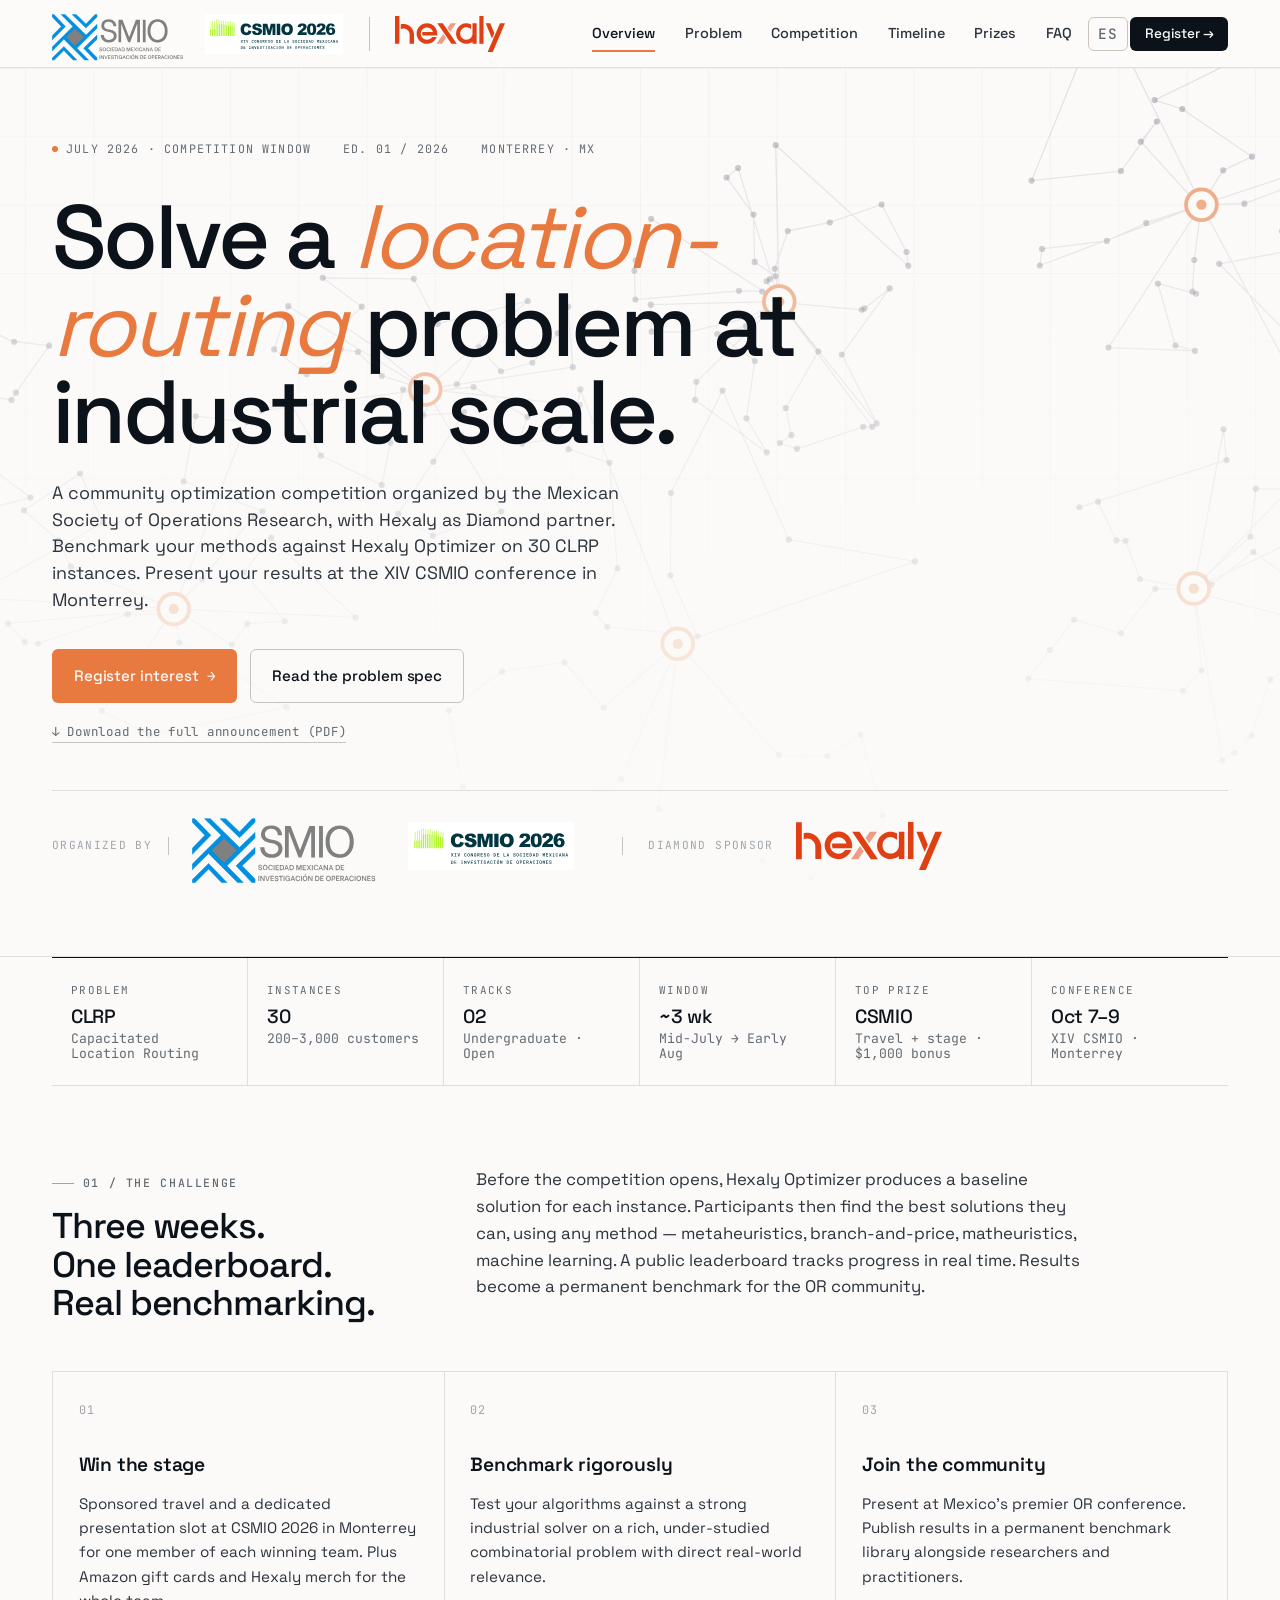
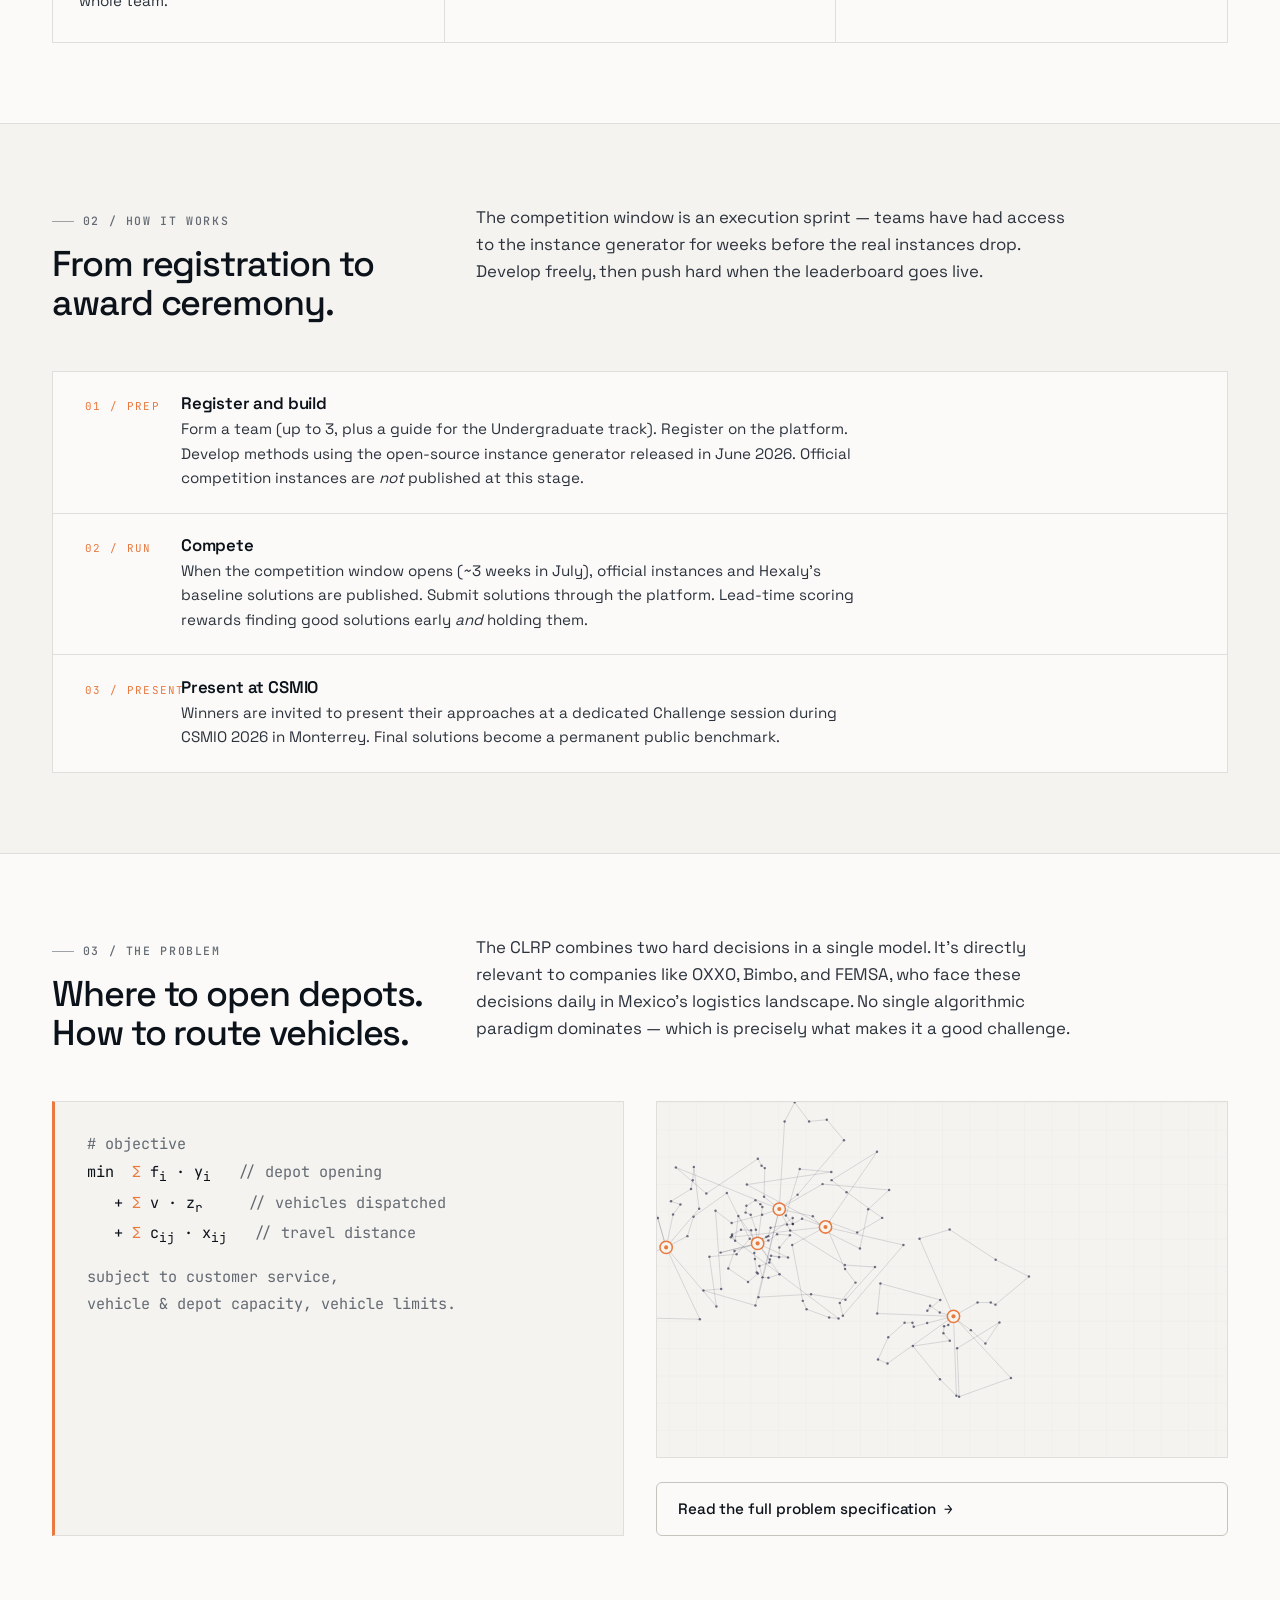
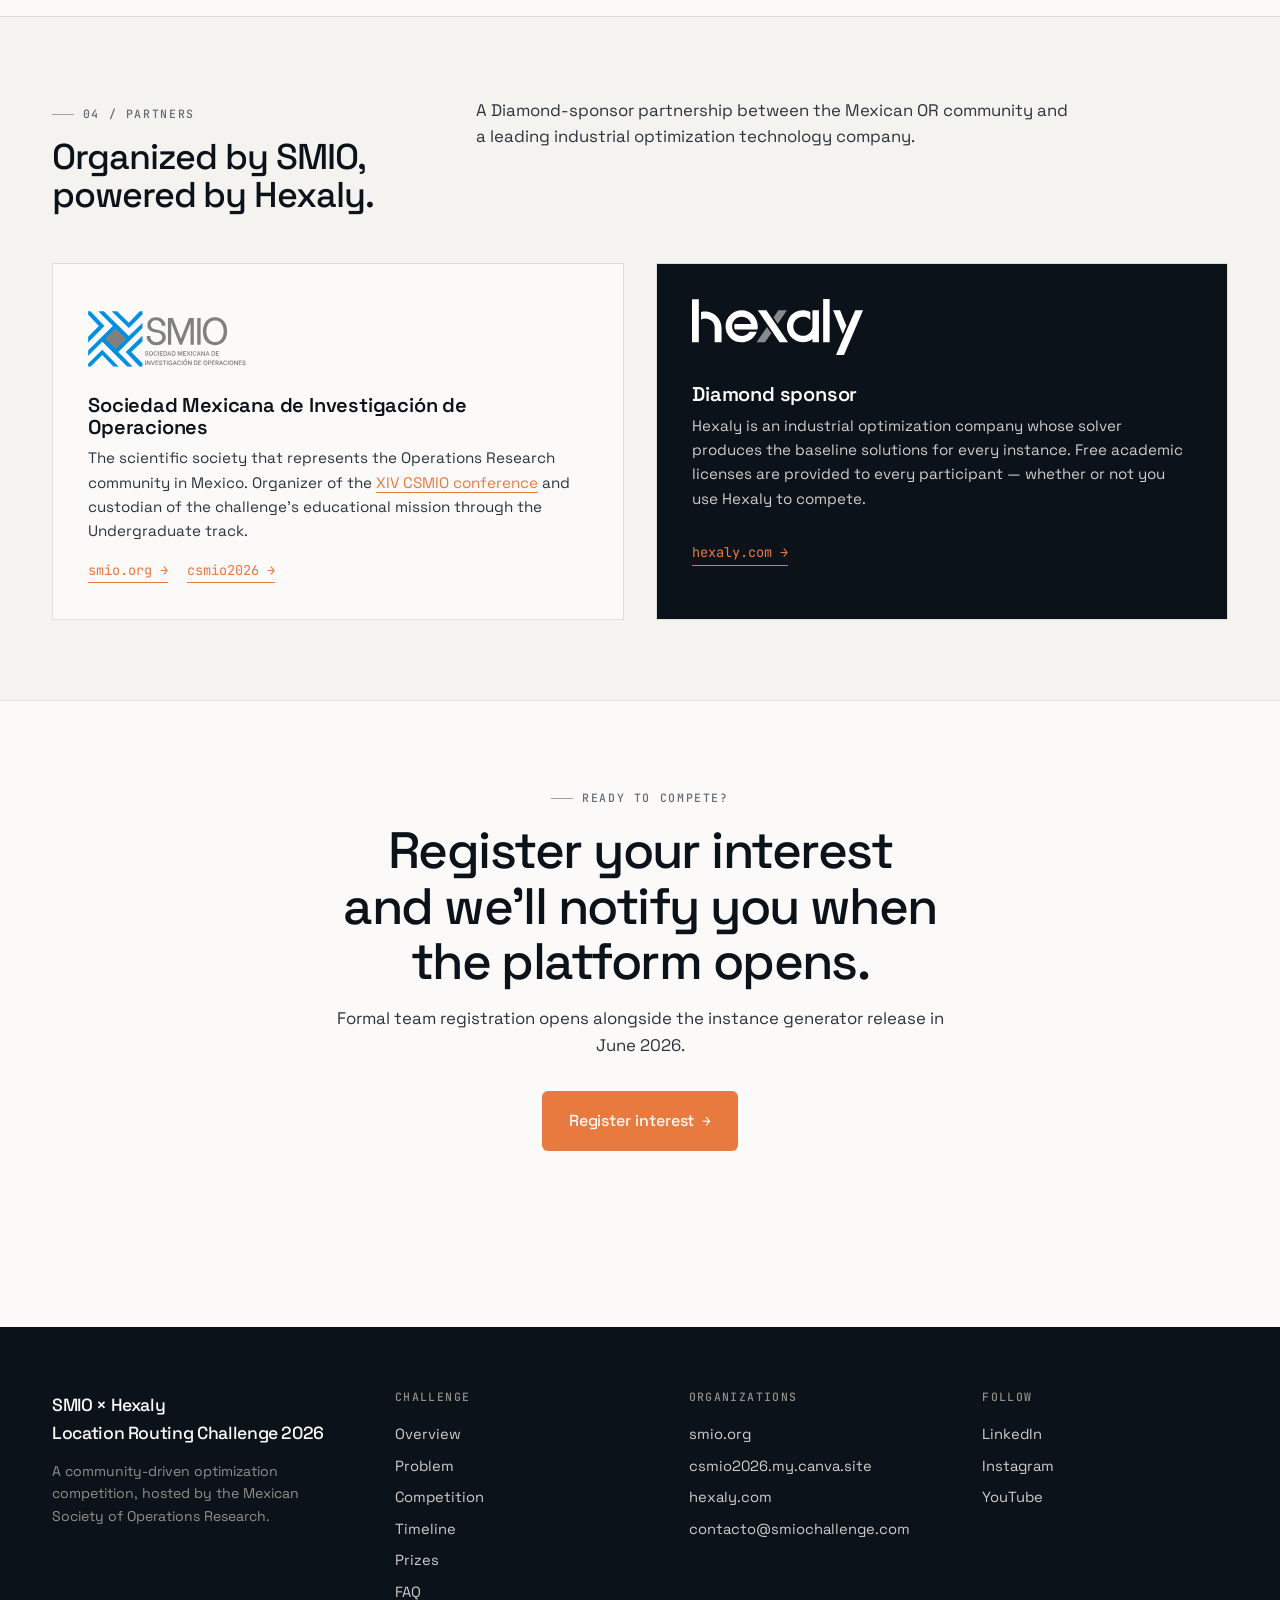
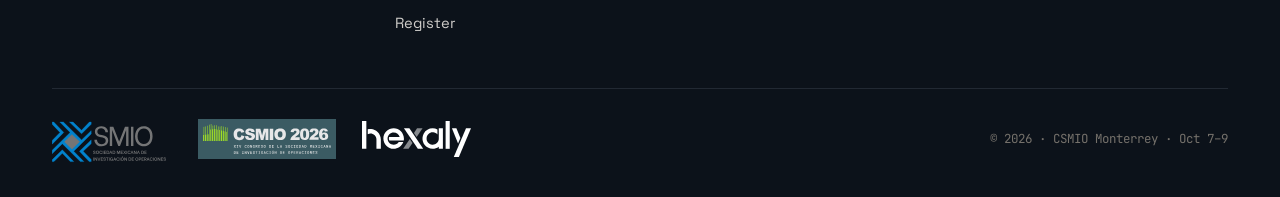
==== commit 11e57a0e: "Logos fix" ====
--- a/en/index.html
+++ b/en/index.html
@@ -22,7 +22,7 @@
   <!-- NAV -->
   <nav class="nav">
     <div class="nav-inner">
-      <div class="nav-brand"><a href="index.html" class="nav-brand-home"><img src="../assets/smio_logo.png" alt="SMIO"><img src="../assets/CSMIO_logo_horizontal_light.svg" alt="CSMIO"></a><span class="nav-brand-div"></span><a href="https://www.hexaly.com" target="_blank" rel="noopener"><img src="../assets/hexaly-orange.svg" alt="Hexaly" class="nav-brand-hex"></a></div>
+      <div class="nav-brand"><a href="index.html" class="nav-brand-home"><img src="../assets/logo_smio.svg" alt="SMIO"><img src="../assets/CSMIO_logo_horizontal_light.svg" alt="CSMIO"></a><span class="nav-brand-div"></span><a href="https://www.hexaly.com" target="_blank" rel="noopener"><img src="../assets/hexaly-orange.svg" alt="Hexaly" class="nav-brand-hex"></a></div>
       <button class="nav-toggle" onclick="document.querySelector('.nav-links').classList.toggle('open')">≡</button>
       <ul class="nav-links">
         <li><a href="index.html" class="active">Overview</a></li>
@@ -65,7 +65,7 @@
 
       <div class="lockup">
         <span class="lockup-label">Organized by</span>
-        <img src="../assets/smio_logo.png" alt="SMIO — Sociedad Mexicana de Investigación de Operaciones">
+        <img src="../assets/logo_smio.svg" alt="SMIO — Sociedad Mexicana de Investigación de Operaciones">
         <a href="https://csmio2026.my.canva.site/" target="_blank" rel="noopener"><img src="../assets/CSMIO_logo_horizontal_light.svg" alt="XIV CSMIO Monterrey 2026"></a>
         <span class="lockup-label" style="margin-left: 1.6rem; padding-left: 1.6rem; padding-right: 0; border-right: 0; border-left: 1px solid var(--rule-2);">Diamond sponsor</span>
         <a href="https://www.hexaly.com" target="_blank" rel="noopener"><img src="../assets/hexaly-orange.svg" alt="Hexaly" class="hexaly-mark"></a>
@@ -226,7 +226,7 @@
 
       <div class="grid-2">
         <div style="border: 1px solid var(--rule); background: var(--paper); padding: 2.2rem;">
-          <img src="../assets/smio_logo.png" alt="SMIO" style="height: 72px; margin-bottom: 1.5rem;">
+          <img src="../assets/logo_smio.svg" alt="SMIO" style="height: 72px; margin-bottom: 1.5rem;">
           <h3 style="font-size: 1.25rem; margin-bottom: 0.4em;">Sociedad Mexicana de Investigación de Operaciones</h3>
           <p style="color: var(--ink-2); font-size: 0.95rem;">The scientific society that represents the Operations Research community in Mexico. Organizer of the <a href="https://csmio2026.my.canva.site/" target="_blank" style="color: var(--orange); border-bottom: 1px solid currentColor;">XIV CSMIO conference</a> and custodian of the challenge's educational mission through the Undergraduate track.</p>
           <div style="display: flex; gap: 1.2rem; flex-wrap: wrap; margin-top: 1rem;">
@@ -288,7 +288,7 @@
       </div>
       <div class="footer-bottom">
         <div class="footer-logos">
-          <img src="../assets/smio_logo.png" alt="SMIO">
+          <img src="../assets/logo_smio.svg" alt="SMIO">
           <img src="../assets/CSMIO_logo_horizontal_dark.svg" alt="CSMIO 2026">
           <a href="https://www.hexaly.com" target="_blank" rel="noopener"><img src="../assets/hexaly-logo-white.svg" alt="Hexaly" class="hexaly-mark"></a>
         </div>
--- a/styles.css
+++ b/styles.css
@@ -122,13 +122,14 @@
   color: var(--ink);
 }
 .nav-brand img { height: 48px; display: block; }
-.nav-brand img[src*="CSMIO_logo_horizontal"] { height: 34px; }
+.nav-brand img[src*="logo_smio"] { height: 60px; }
+.nav-brand img[src*="CSMIO_logo_horizontal"] { height: 40px; }
 .nav-brand .nav-brand-hex { height: 36px; }
 .nav-brand-home { display: flex; align-items: center; gap: 0.9rem; }
 .nav-brand-div {
   width: 1px; height: 34px;
   background: var(--rule-2);
-  margin: 0 0.2rem;
+  margin: 0 0.7rem;
 }
 .nav-links {
   display: flex; align-items: center; gap: 0.15rem;
@@ -173,6 +174,14 @@
   font-weight: 500 !important;
 }
 .nav-cta:hover { background: var(--orange) !important; color: var(--paper) !important; }
+/* Match heights of the language pill and the register CTA so their edges align */
+.nav-lang, .nav-cta {
+  display: inline-flex;
+  align-items: center;
+  height: 34px;
+  padding-top: 0 !important;
+  padding-bottom: 0 !important;
+}
 .nav-toggle {
   display: none;
   background: none; border: none;
@@ -268,6 +277,7 @@
   border-right: 1px solid var(--rule-2);
 }
 .lockup img { height: 64px; opacity: 1; }
+.lockup img[src*="logo_smio"] { height: 84px; }
 .lockup img[src*="CSMIO_logo_horizontal"] { height: 48px; }
 .lockup .hexaly-mark { height: 48px; opacity: 1; }
 
@@ -595,6 +605,7 @@
 }
 .footer-logos { display: flex; align-items: center; gap: 1.6rem; }
 .footer-logos img { height: 40px; opacity: 0.9; filter: none; }
+.footer-logos img[src*="logo_smio"] { height: 52px; }
 .footer-logos .hexaly-mark { height: 36px; opacity: 1; }
 .footer-logos img.on-dark { filter: brightness(0) invert(1); opacity: 0.55; }
 
@@ -714,10 +725,11 @@
   .nav-toggle { display: block; }
   .nav-brand { gap: 0.5rem; }
   .nav-brand img { height: 34px; }
-  .nav-brand img[src*="CSMIO_logo_horizontal"] { height: 24px; }
+  .nav-brand img[src*="logo_smio"] { height: 44px; }
+  .nav-brand img[src*="CSMIO_logo_horizontal"] { height: 28px; }
   .nav-brand .nav-brand-hex { height: 24px; }
   .nav-brand-home { gap: 0.5rem; }
-  .nav-brand-div { height: 22px; margin: 0 0.1rem; }
+  .nav-brand-div { height: 22px; margin: 0 0.4rem; }
   .hero { padding: 3rem 0 2.5rem; }
   .callout { grid-template-columns: 1fr; gap: 0.5rem; }
   .section { padding: 3rem 0; }
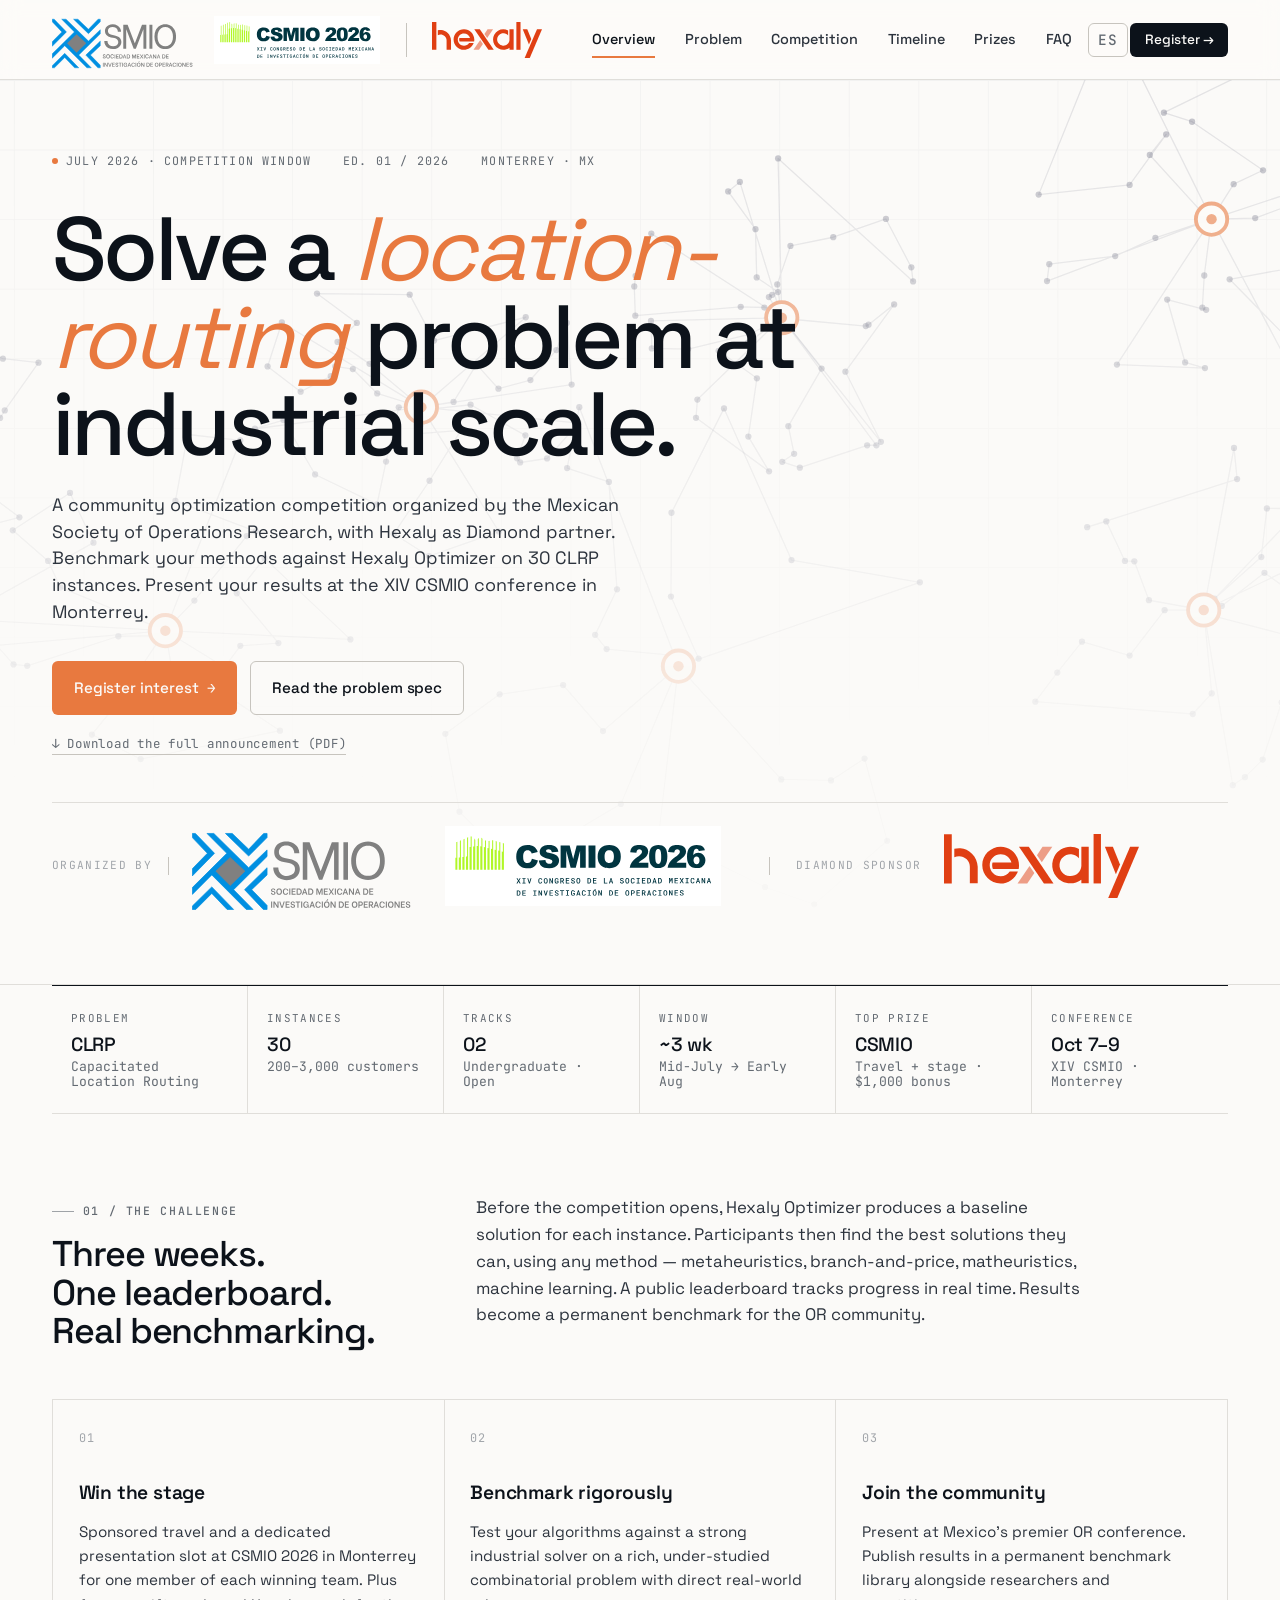
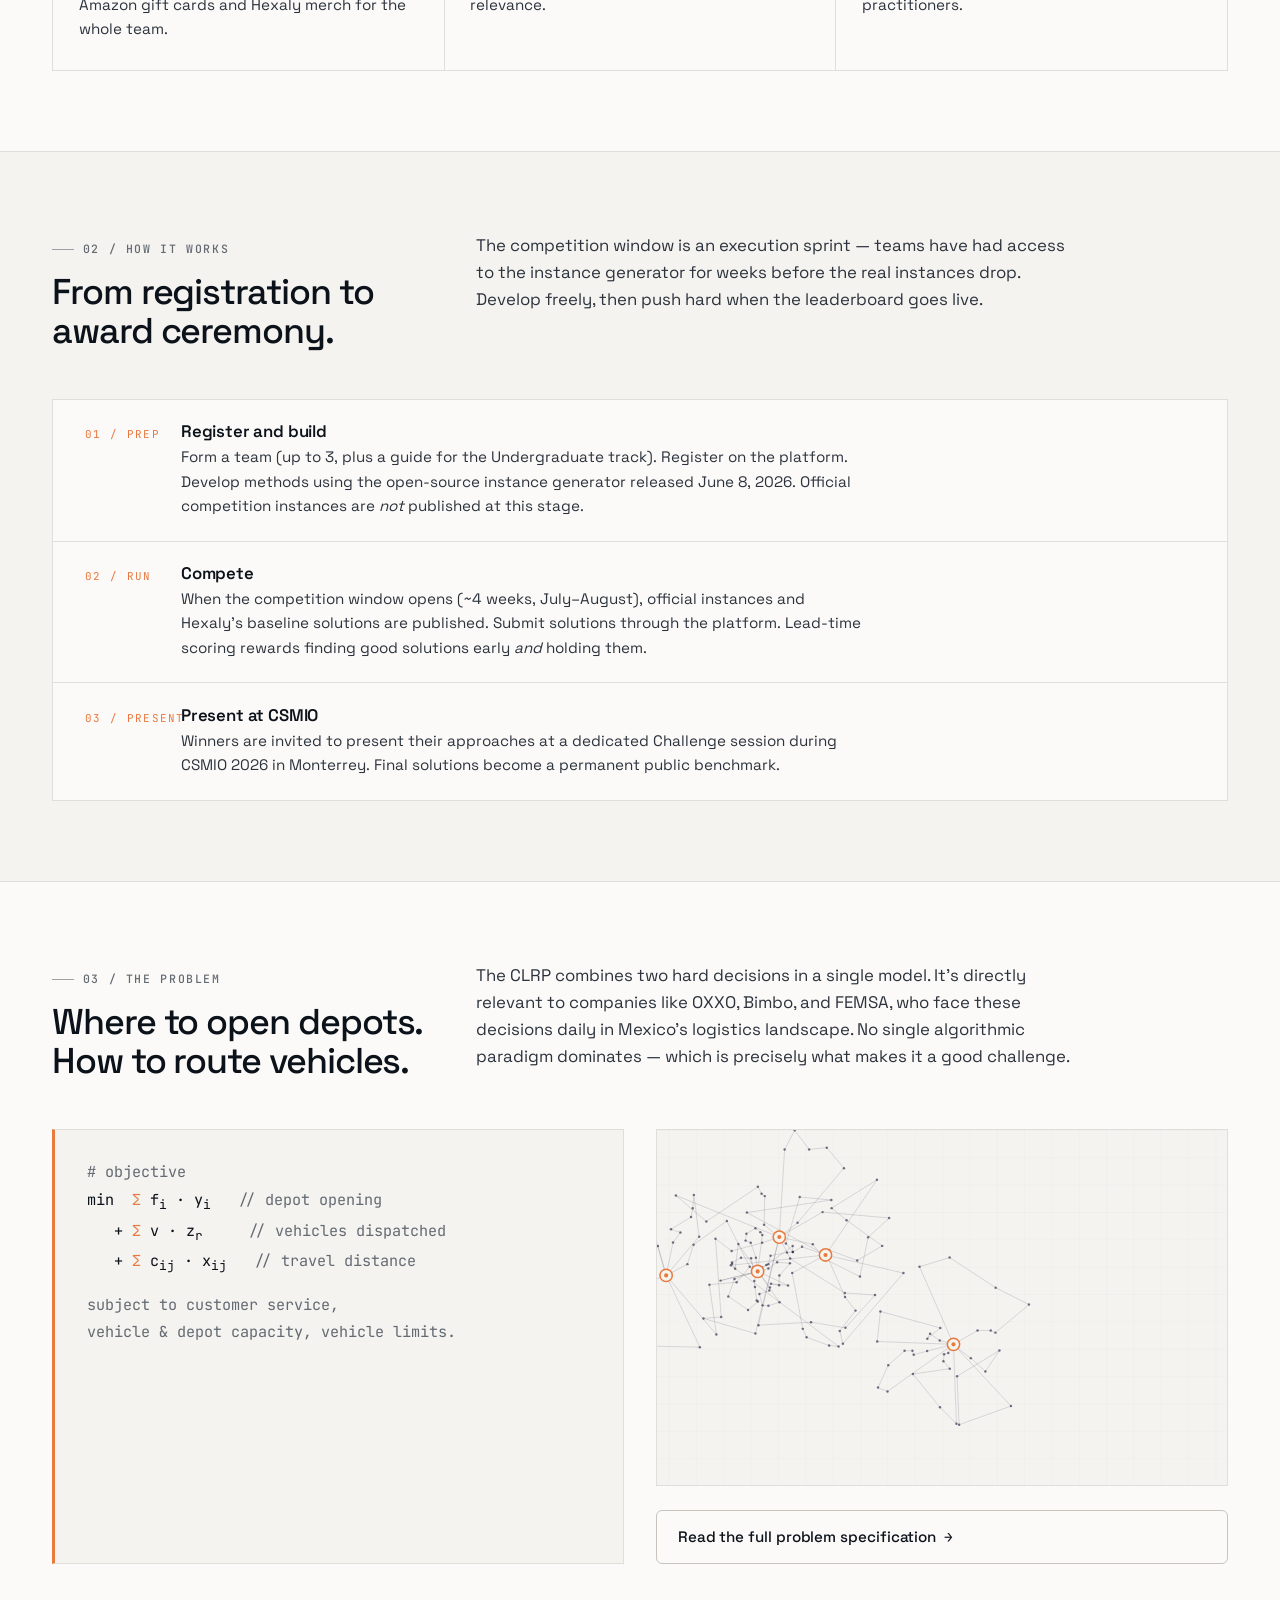
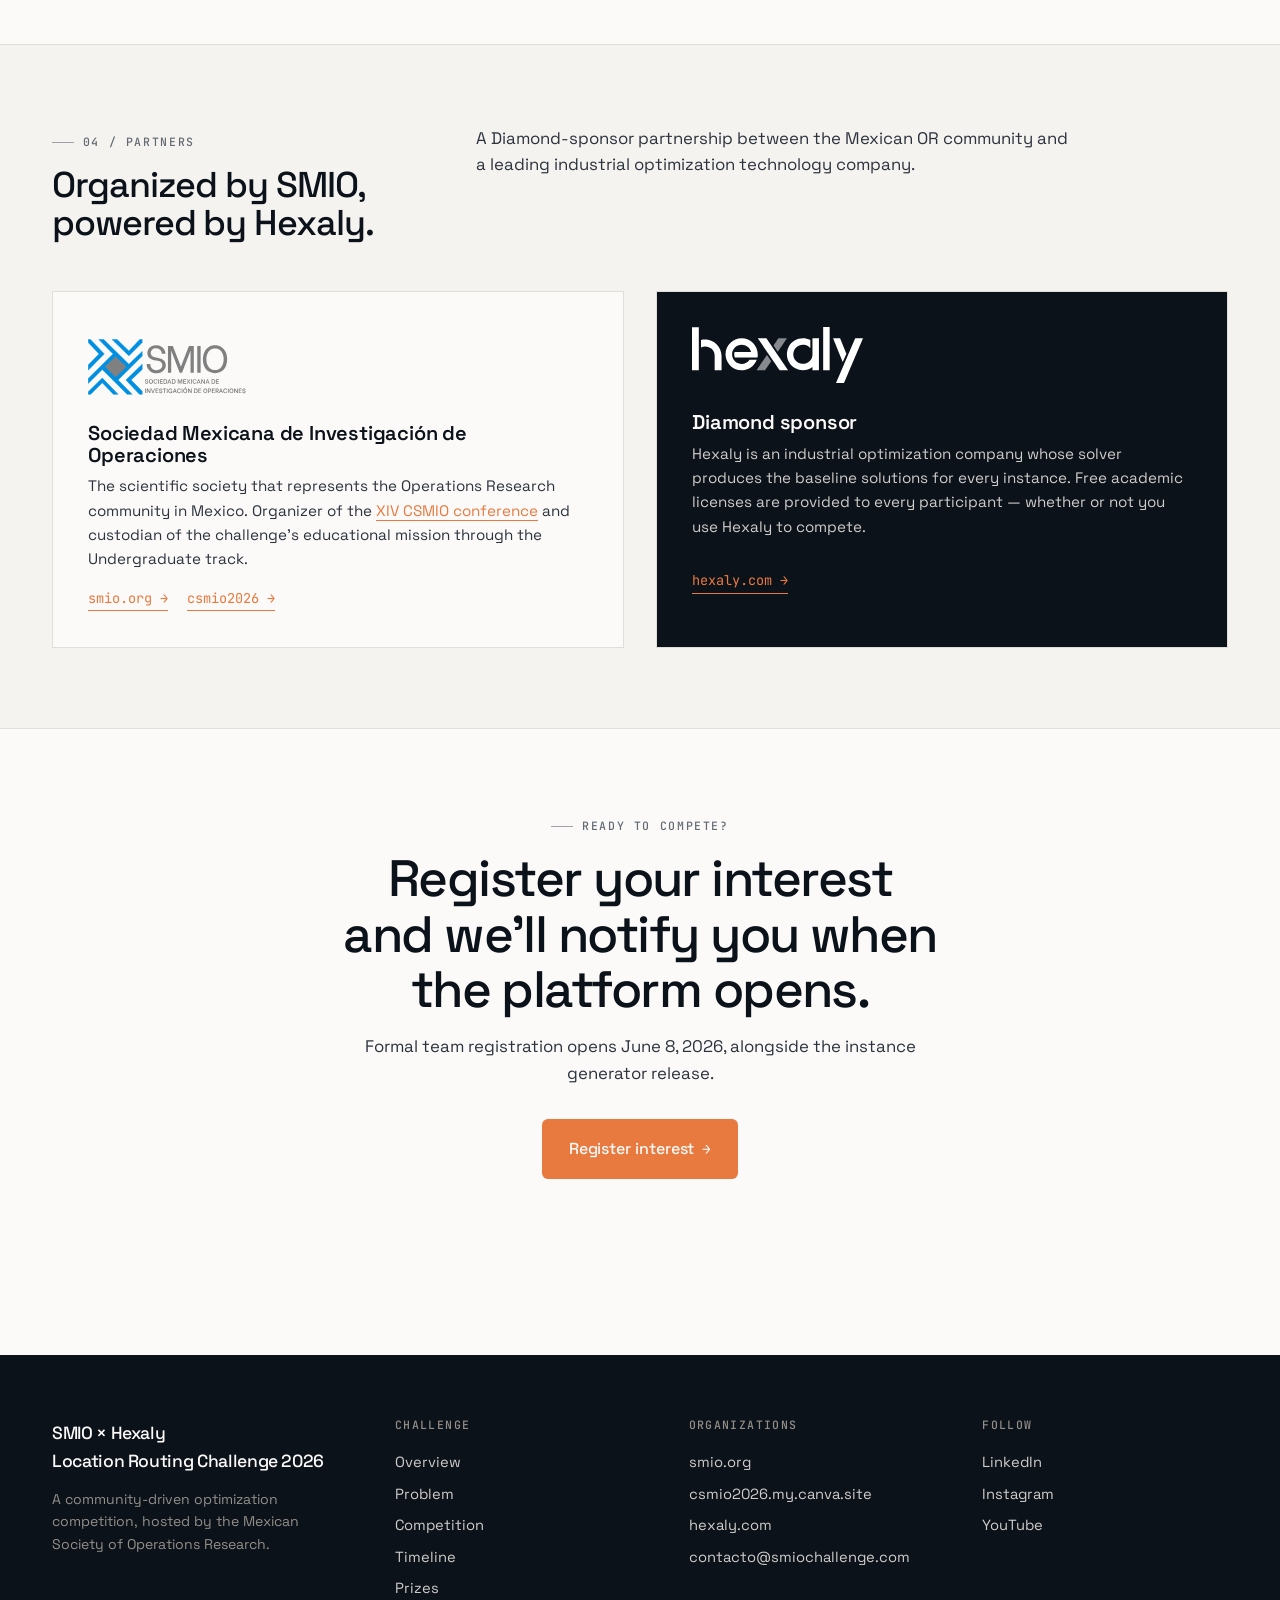
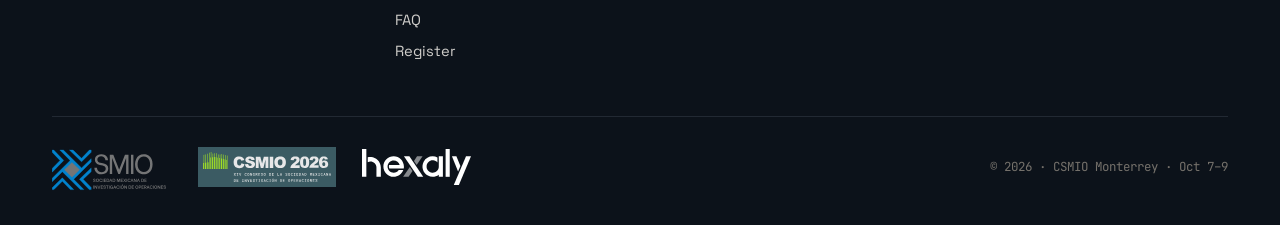
==== commit 4f19ce4d: "Fixes for prod deployment" ====
--- a/en/index.html
+++ b/en/index.html
@@ -154,14 +154,14 @@
           <span class="callout-n">01 / PREP</span>
           <div>
             <h3>Register and build</h3>
-            <p>Form a team (up to 3, plus a guide for the Undergraduate track). Register on the platform. Develop methods using the open-source instance generator released in June 2026. Official competition instances are <em>not</em> published at this stage.</p>
+            <p>Form a team (up to 3, plus a guide for the Undergraduate track). Register on the platform. Develop methods using the open-source instance generator released June 8, 2026. Official competition instances are <em>not</em> published at this stage.</p>
           </div>
         </div>
         <div class="callout">
           <span class="callout-n">02 / RUN</span>
           <div>
             <h3>Compete</h3>
-            <p>When the competition window opens (~3 weeks in July), official instances and Hexaly's baseline solutions are published. Submit solutions through the platform. Lead-time scoring rewards finding good solutions early <em>and</em> holding them.</p>
+            <p>When the competition window opens (~4 weeks, July–August), official instances and Hexaly's baseline solutions are published. Submit solutions through the platform. Lead-time scoring rewards finding good solutions early <em>and</em> holding them.</p>
           </div>
         </div>
         <div class="callout">
@@ -249,7 +249,7 @@
     <div class="wrap" style="text-align: center; max-width: 680px;">
       <div class="eyebrow" style="justify-content: center;">Ready to compete?</div>
       <h2 style="font-size: clamp(2rem, 4vw, 3.2rem); margin-top: 1rem; margin-bottom: 1rem;">Register your interest<br>and we'll notify you when the platform opens.</h2>
-      <p style="color: var(--ink-2); margin: 0 auto 2rem; font-size: 1.05rem;">Formal team registration opens alongside the instance generator release in June 2026.</p>
+      <p style="color: var(--ink-2); margin: 0 auto 2rem; font-size: 1.05rem;">Formal team registration opens June 8, 2026, alongside the instance generator release.</p>
       <a href="register.html" class="btn btn-orange" style="padding: 1rem 1.6rem; font-size: 1rem;">Register interest <span class="btn-arrow">→</span></a>
     </div>
   </section>
--- a/styles.css
+++ b/styles.css
@@ -38,7 +38,7 @@
   /* Layout */
   --maxw: 1240px;
   --gutter: 2rem;
-  --nav-h: 68px;
+  --nav-h: 80px;
 }
 
 html { scroll-behavior: smooth; }
@@ -122,8 +122,8 @@
   color: var(--ink);
 }
 .nav-brand img { height: 48px; display: block; }
-.nav-brand img[src*="logo_smio"] { height: 60px; }
-.nav-brand img[src*="CSMIO_logo_horizontal"] { height: 40px; }
+.nav-brand img[src*="logo_smio"] { height: 64px; }
+.nav-brand img[src*="CSMIO_logo_horizontal"] { height: 48px; }
 .nav-brand .nav-brand-hex { height: 36px; }
 .nav-brand-home { display: flex; align-items: center; gap: 0.9rem; }
 .nav-brand-div {
@@ -277,9 +277,9 @@
   border-right: 1px solid var(--rule-2);
 }
 .lockup img { height: 64px; opacity: 1; }
-.lockup img[src*="logo_smio"] { height: 84px; }
-.lockup img[src*="CSMIO_logo_horizontal"] { height: 48px; }
-.lockup .hexaly-mark { height: 48px; opacity: 1; }
+.lockup img[src*="logo_smio"] { height: 100px; }
+.lockup img[src*="CSMIO_logo_horizontal"] { height: 80px; }
+.lockup .hexaly-mark { height: 64px; opacity: 1; }
 
 /* ---- Stat bar ---- */
 .statbar {
